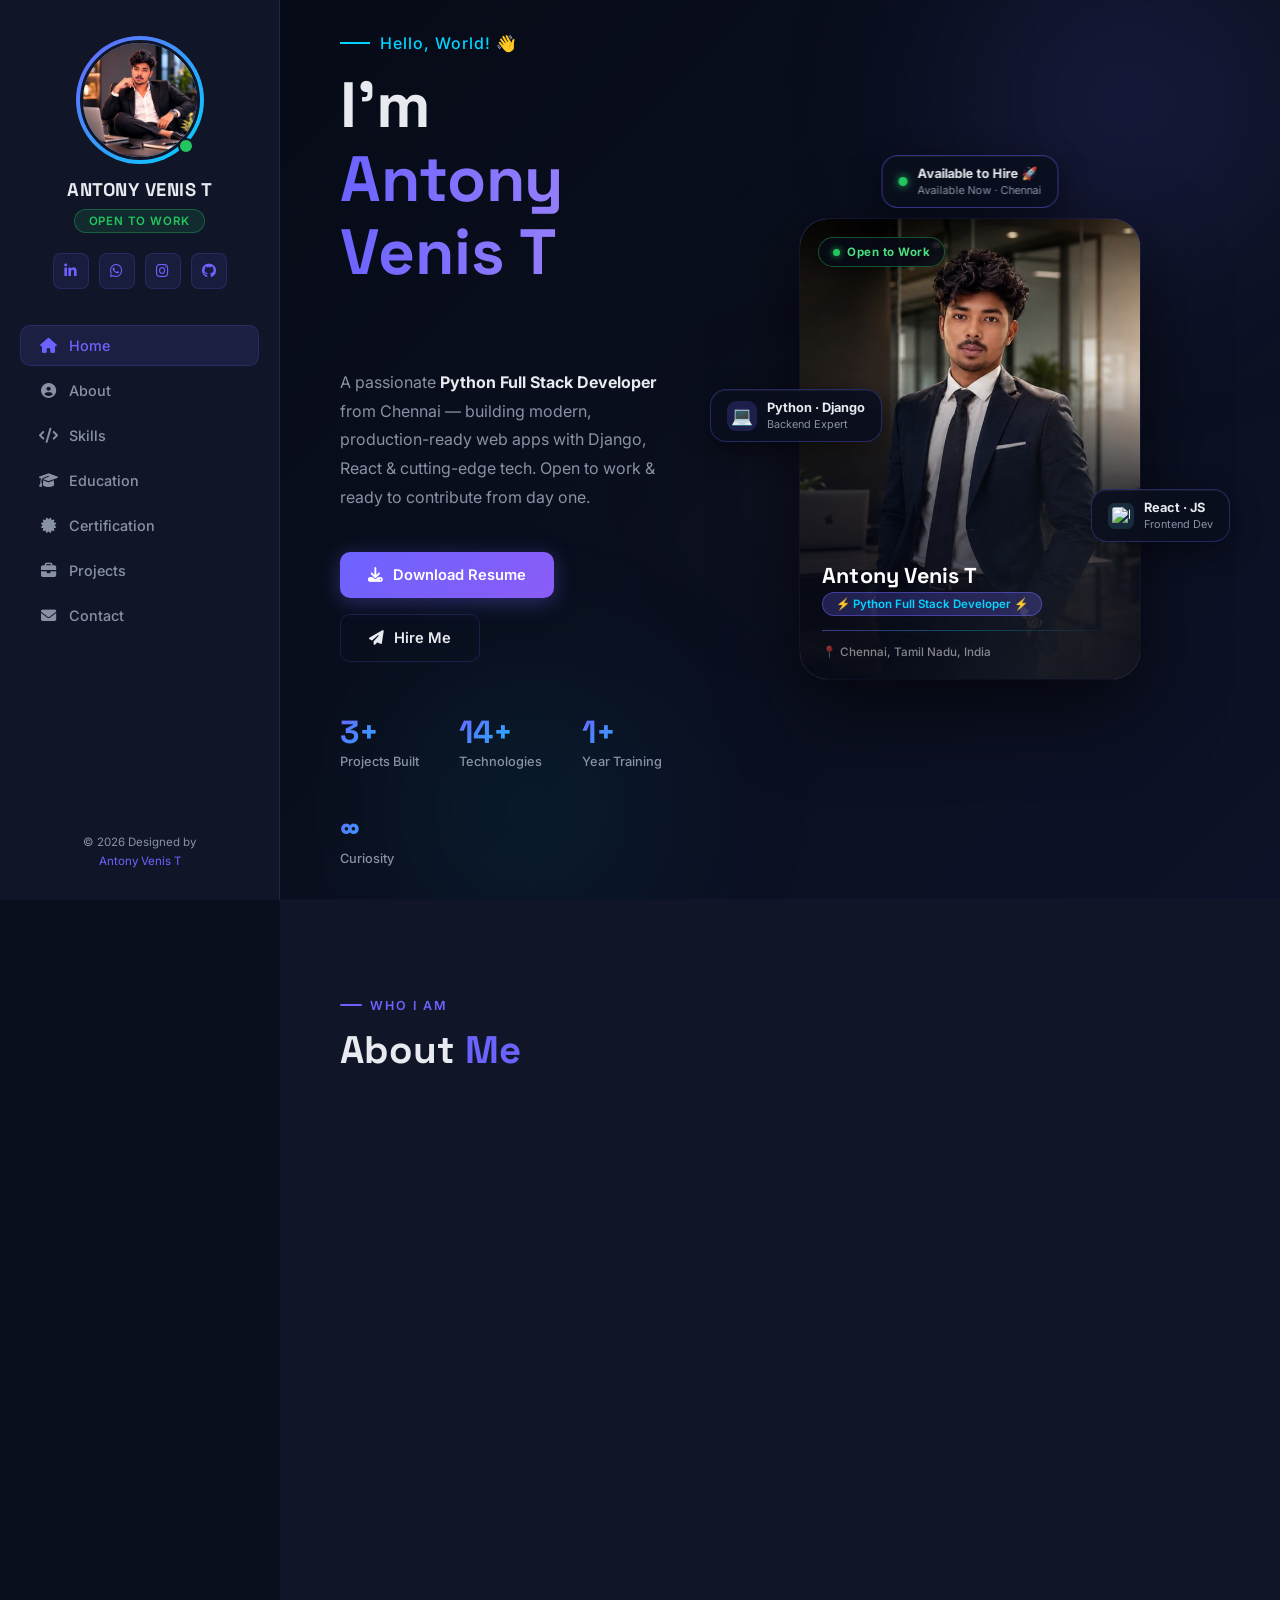
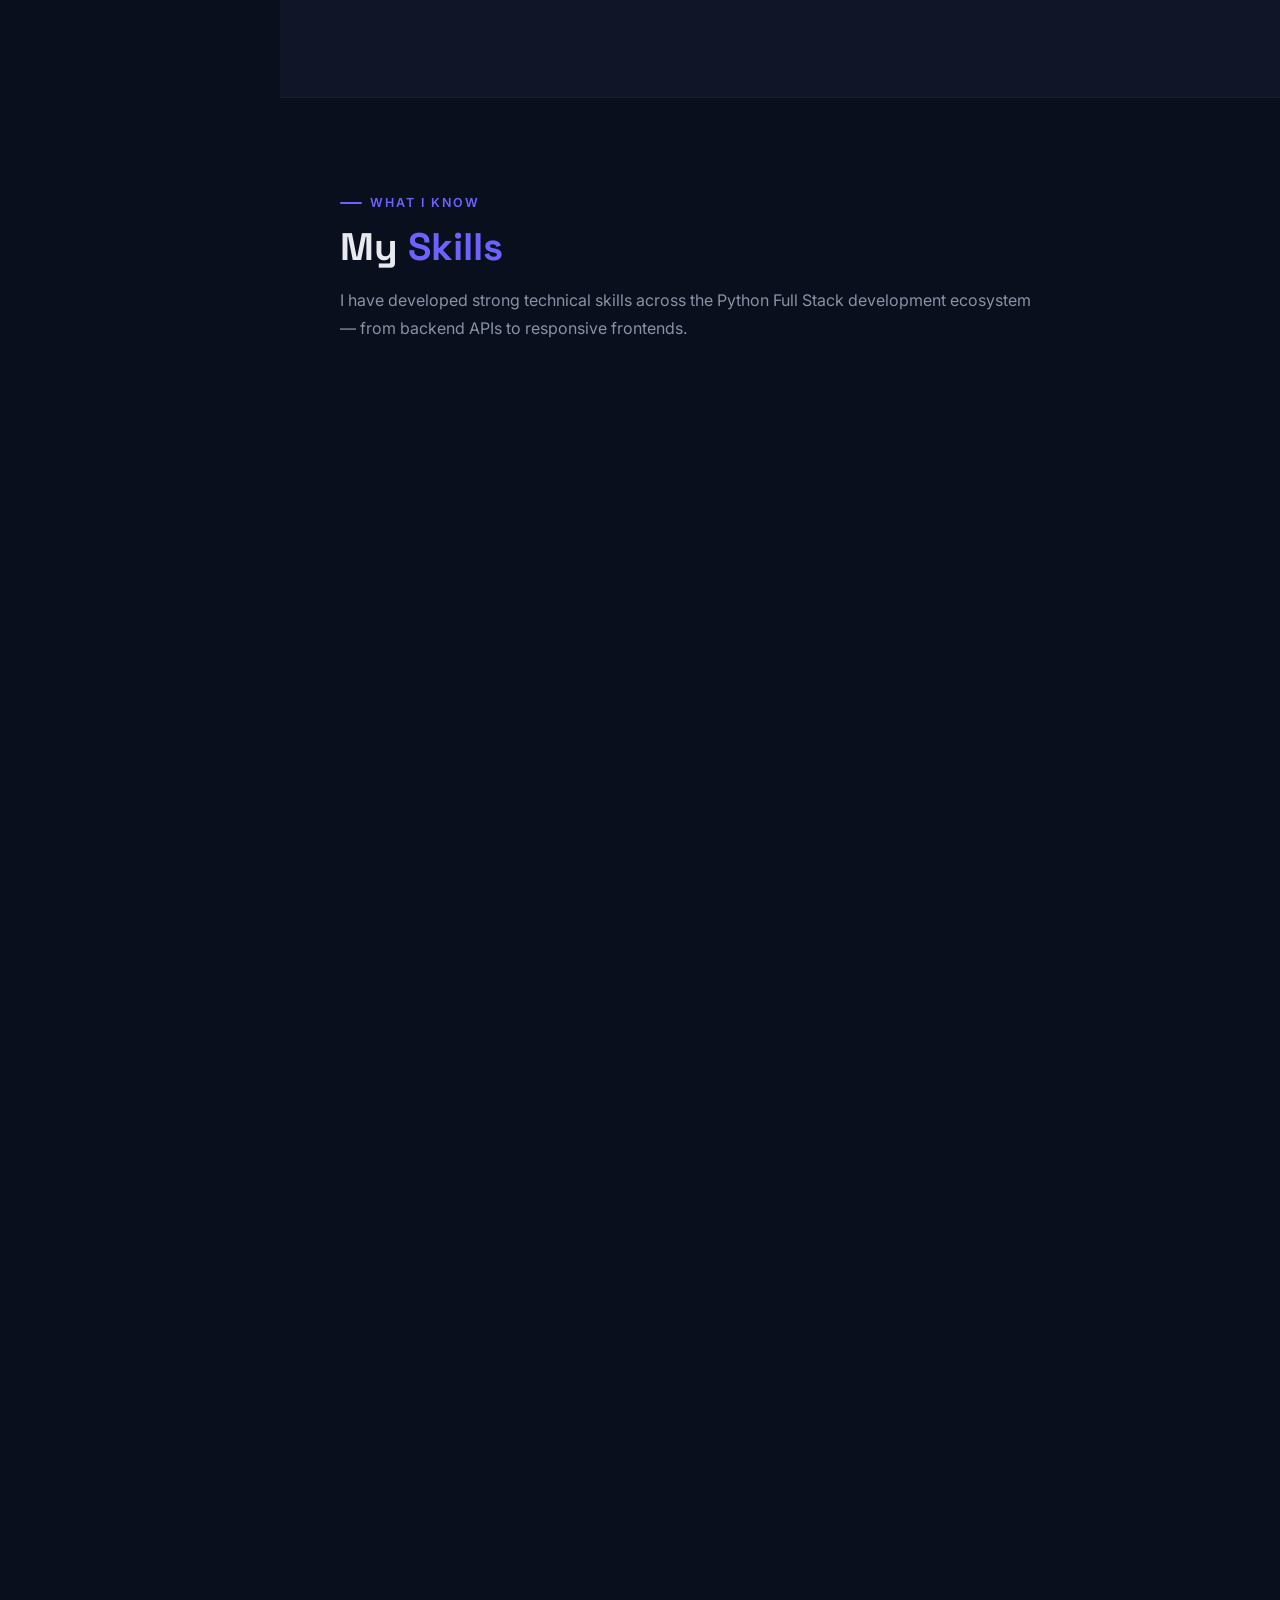
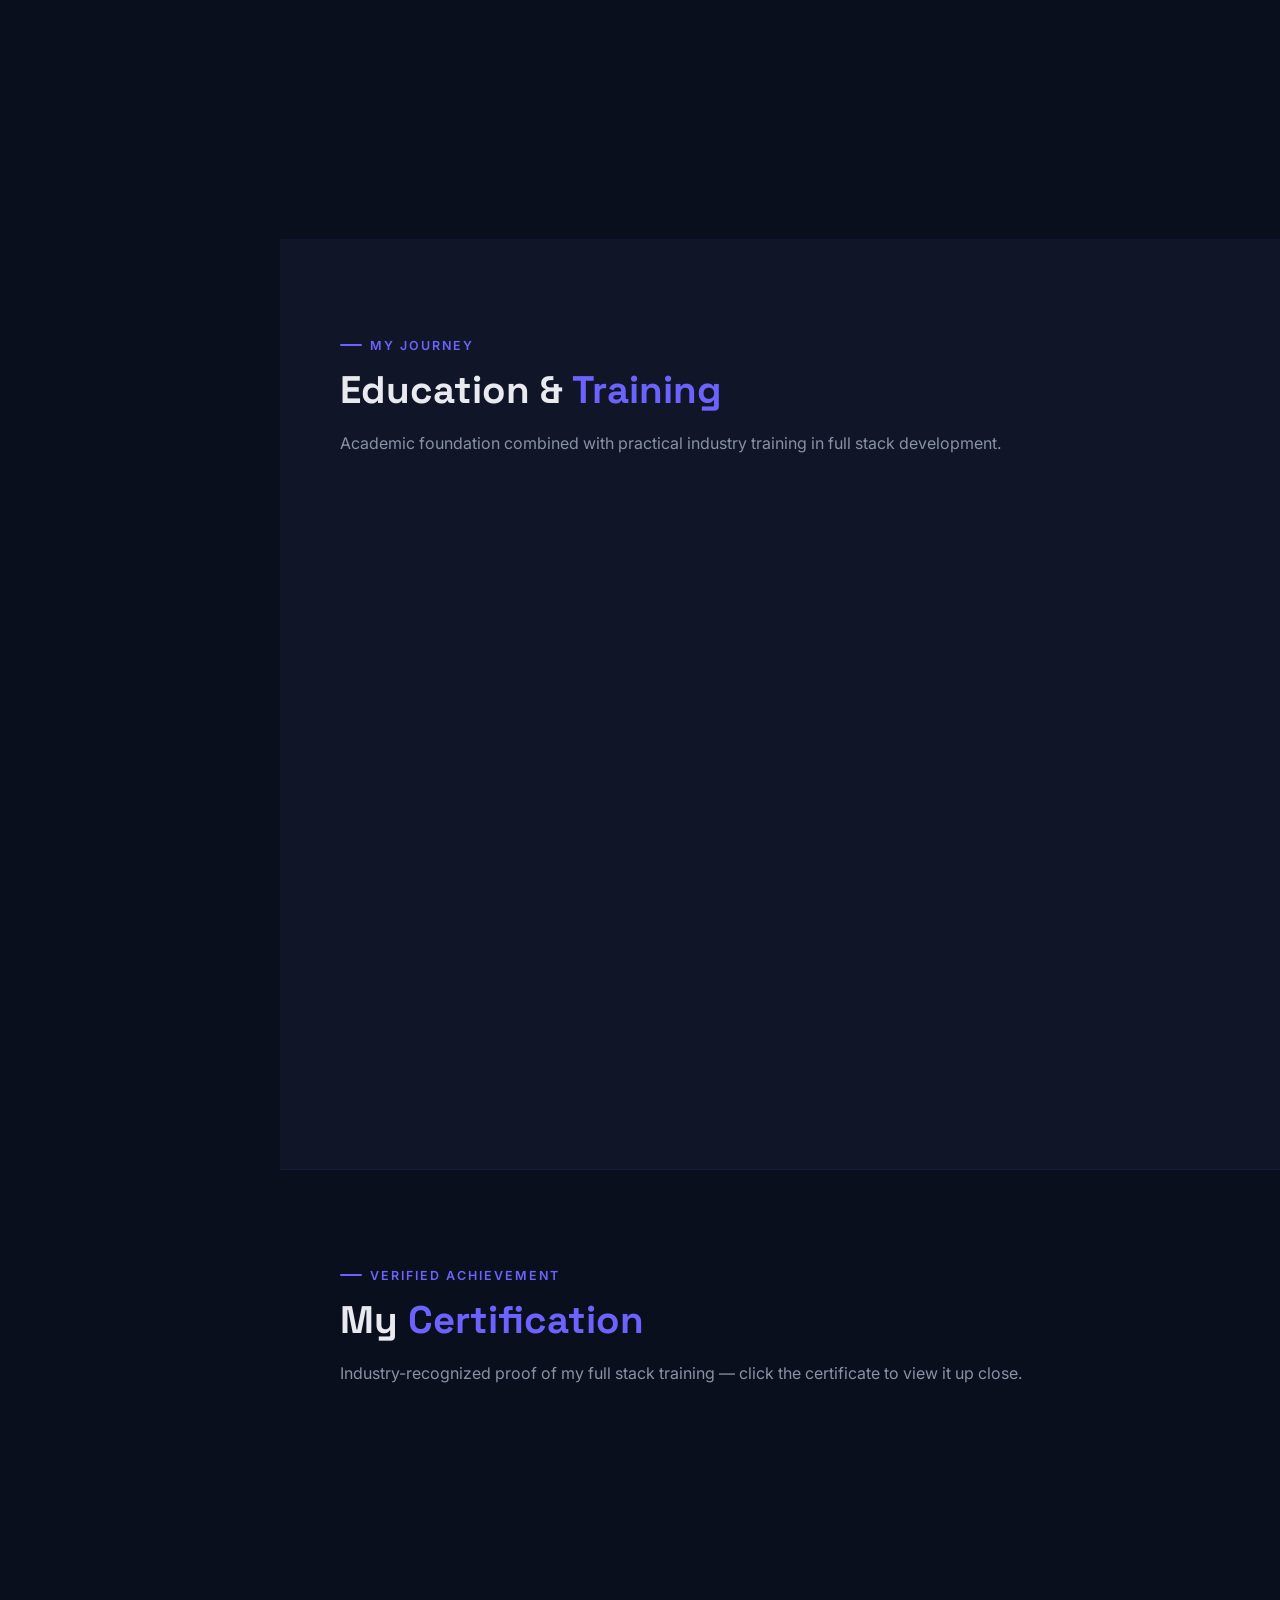
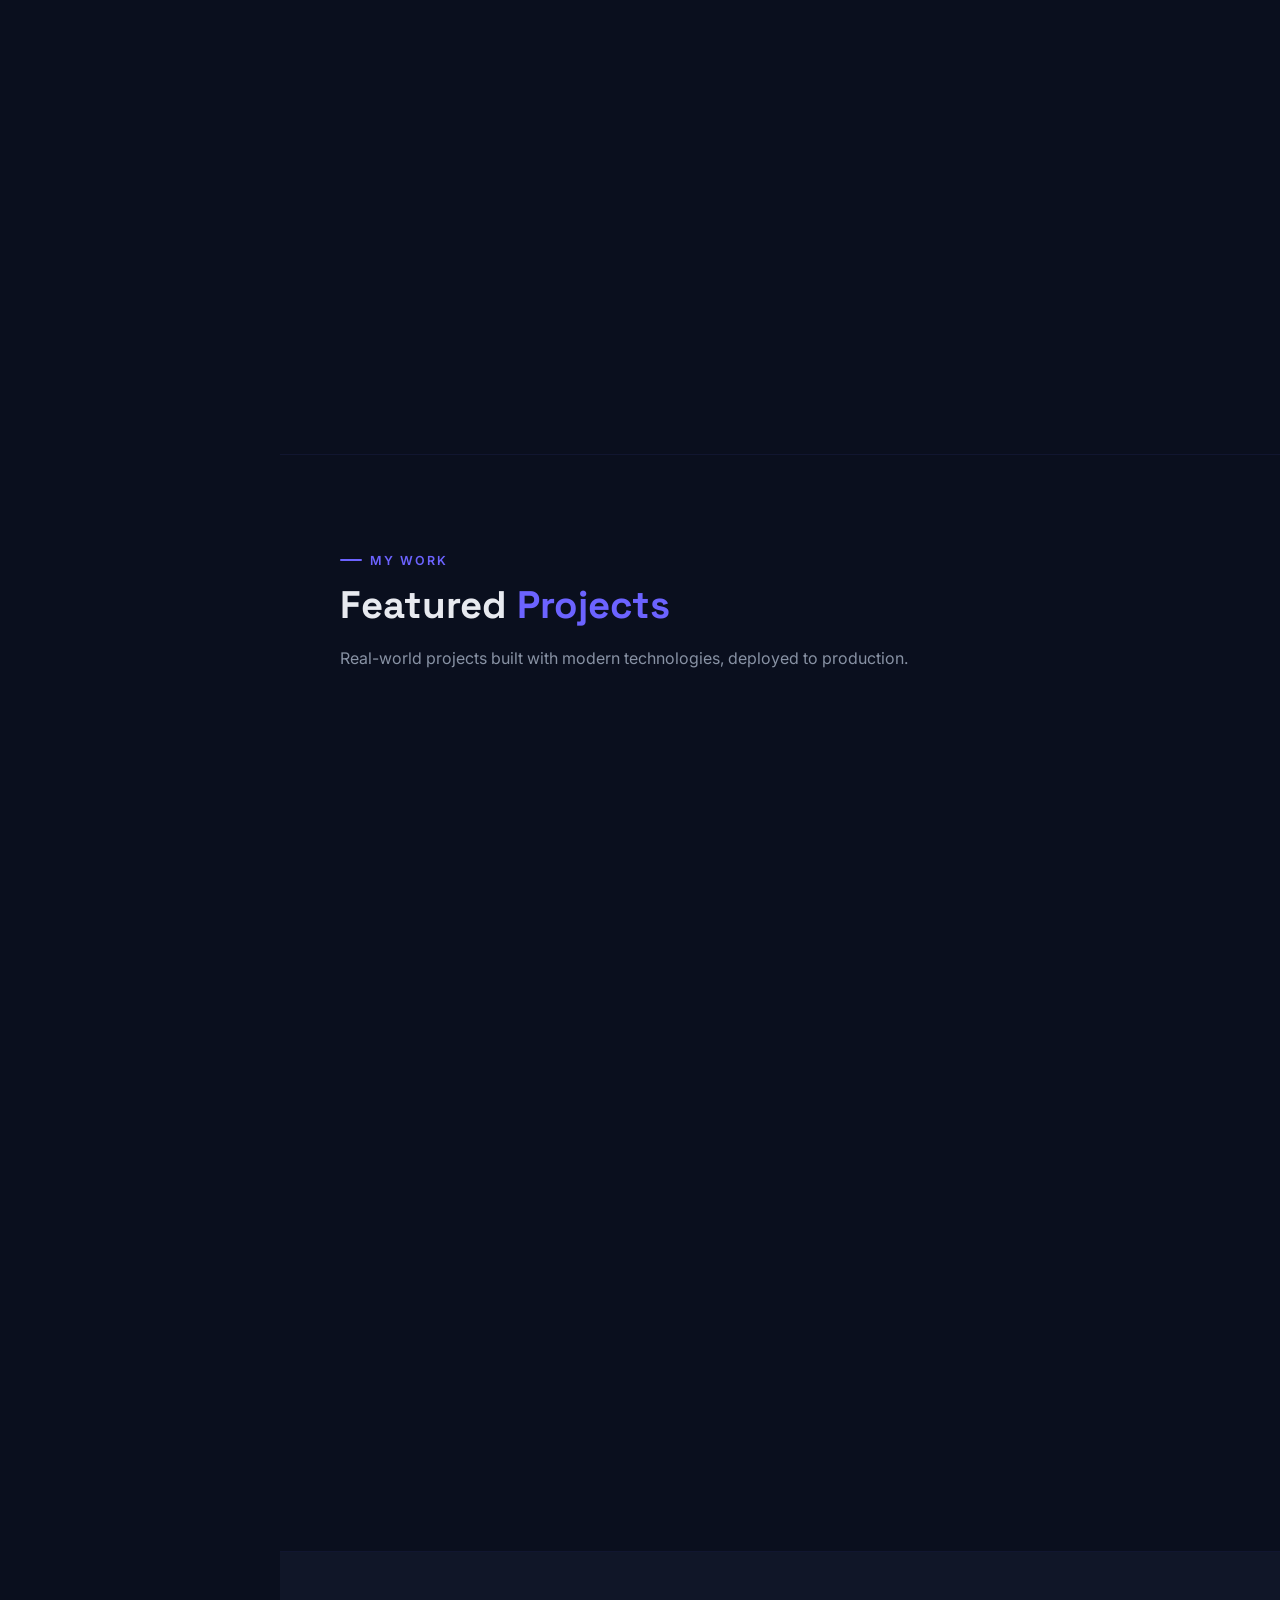
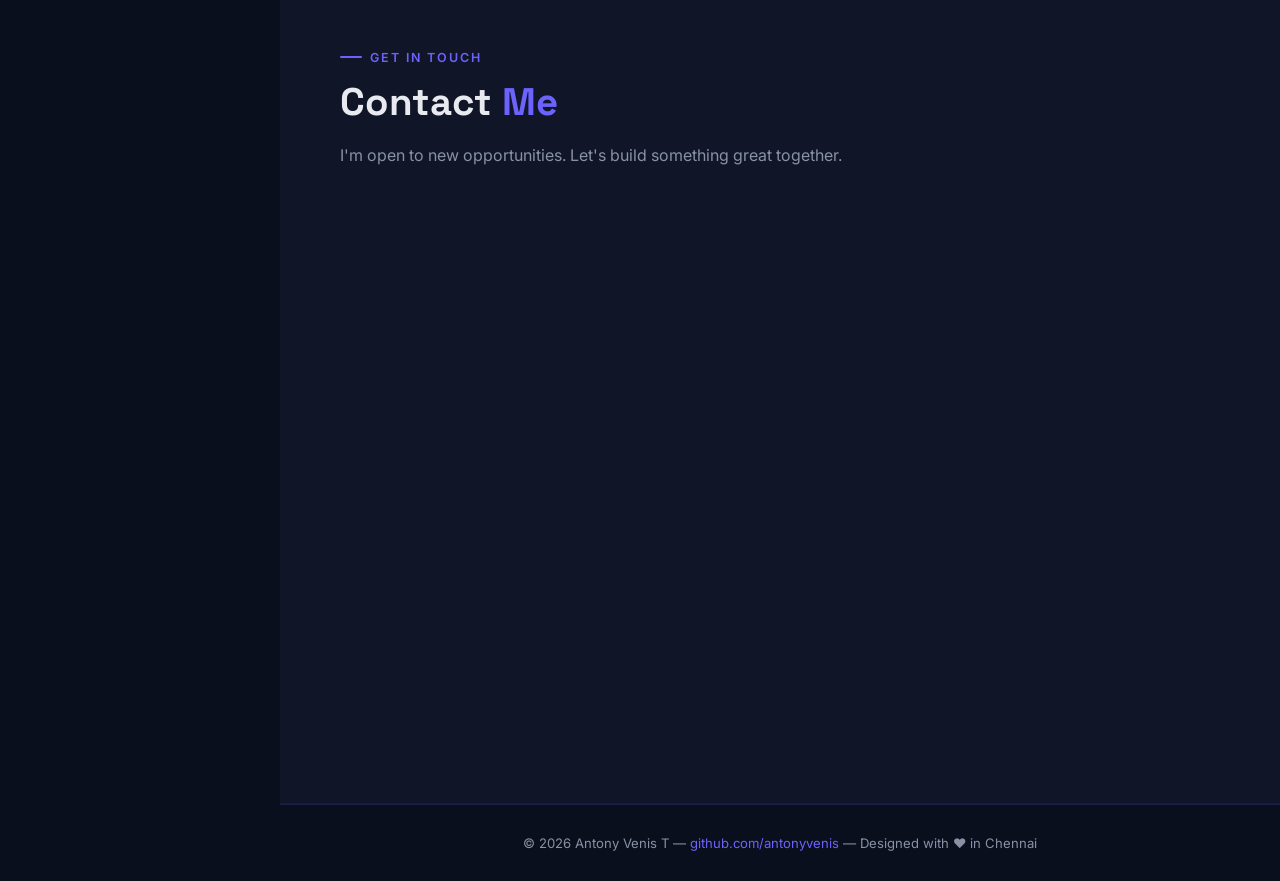
==== index.html @ 7fb0eb95 "New Update for Added Python Certificate Section" ====
<!DOCTYPE html>
<html lang="en">
<head>
    <meta charset="UTF-8">
    <meta name="viewport" content="width=device-width, initial-scale=1.0">
    <meta name="description" content="Antony Venis - Python Full Stack Developer Portfolio. Skilled in HTML, CSS, JS, React, Django, DRF, PostgreSQL.">
    <meta name="keywords" content="Antony Venis, Python Developer, Full Stack Developer, Chennai Developer, Software Developer, Django, React">
    <meta name="author" content="Antony Venis T">
    <title>Antony Venis T | Python Full Stack Developer</title>

    <link rel="stylesheet" href="https://cdnjs.cloudflare.com/ajax/libs/font-awesome/6.5.0/css/all.min.css">
    <link href="https://fonts.googleapis.com/css2?family=Inter:wght@300;400;500;600;700;800&family=Space+Grotesk:wght@400;500;600;700&display=swap" rel="stylesheet">

    <style>
        /* ===== RESET & BASE ===== */
        *, *::before, *::after { box-sizing: border-box; margin: 0; padding: 0; }

        :root {
            --primary: #0a0f1e;
            --secondary: #101628;
            --accent: #6c63ff;
            --accent2: #00d4ff;
            --accent3: #ff6b6b;
            --text: #e8eaf0;
            --text-muted: #8892a4;
            --card-bg: #141b2d;
            --card-border: rgba(108,99,255,0.18);
            --sidebar-w: 280px;
            --radius: 14px;
            --glow: 0 0 24px rgba(108,99,255,0.18);
        }

        html { scroll-behavior: smooth; font-size: 16px; }

        body {
            font-family: 'Inter', sans-serif;
            background: var(--primary);
            color: var(--text);
            display: flex;
            min-height: 100vh;
            overflow-x: hidden;
        }

        a { color: inherit; text-decoration: none; }
        ul { list-style: none; }
        img { max-width: 100%; display: block; }

        /* ===== SCROLLBAR ===== */
        ::-webkit-scrollbar { width: 6px; }
        ::-webkit-scrollbar-track { background: var(--primary); }
        ::-webkit-scrollbar-thumb { background: var(--accent); border-radius: 3px; }

        /* ===== SIDEBAR ===== */
        #sidebar {
            width: var(--sidebar-w);
            min-height: 100vh;
            background: var(--secondary);
            border-right: 1px solid var(--card-border);
            display: flex;
            flex-direction: column;
            align-items: center;
            padding: 40px 20px 30px;
            position: fixed;
            top: 0; left: 0;
            z-index: 100;
            transition: transform 0.3s ease;
        }

        .profile-img-wrap {
            position: relative;
            width: 120px; height: 120px;
            margin-bottom: 18px;
        }
        .profile-img-wrap::before {
            content: '';
            position: absolute;
            inset: -4px;
            border-radius: 50%;
            background: linear-gradient(135deg, var(--accent), var(--accent2));
            z-index: 0;
        }
        .profile-img-wrap img {
            width: 120px; height: 120px;
            border-radius: 50%;
            object-fit: cover;
            position: relative;
            z-index: 1;
            border: 3px solid var(--secondary);
        }
        .profile-img-wrap .status-dot {
            position: absolute;
            bottom: 6px; right: 6px;
            width: 16px; height: 16px;
            background: #22c55e;
            border-radius: 50%;
            border: 2px solid var(--secondary);
            z-index: 2;
        }

        #sidebar h2 {
            font-family: 'Space Grotesk', sans-serif;
            font-size: 1.15rem;
            font-weight: 700;
            color: var(--text);
            text-align: center;
            letter-spacing: 0.5px;
        }

        .badge-open {
            margin-top: 8px;
            padding: 4px 14px;
            background: rgba(34,197,94,0.12);
            border: 1px solid rgba(34,197,94,0.35);
            color: #22c55e;
            font-size: 0.72rem;
            font-weight: 600;
            border-radius: 999px;
            letter-spacing: 0.8px;
            text-transform: uppercase;
        }

        .social-row {
            display: flex;
            gap: 10px;
            margin-top: 20px;
        }
        .social-row a {
            width: 36px; height: 36px;
            background: rgba(108,99,255,0.1);
            border: 1px solid var(--card-border);
            border-radius: 8px;
            display: flex; align-items: center; justify-content: center;
            color: var(--accent);
            font-size: 0.9rem;
            transition: all 0.25s;
        }
        .social-row a:hover {
            background: var(--accent);
            color: #fff;
            transform: translateY(-2px);
        }

        nav { margin-top: 36px; width: 100%; }
        nav ul li { margin-bottom: 4px; }
        nav ul li a {
            display: flex;
            align-items: center;
            gap: 12px;
            padding: 11px 18px;
            border-radius: 10px;
            font-size: 0.9rem;
            font-weight: 500;
            color: var(--text-muted);
            transition: all 0.22s;
            border: 1px solid transparent;
        }
        nav ul li a i { width: 18px; text-align: center; font-size: 0.95rem; }
        nav ul li a:hover,
        nav ul li a.active {
            background: rgba(108,99,255,0.12);
            border-color: var(--card-border);
            color: var(--accent);
        }

        .sidebar-footer {
            margin-top: auto;
            font-size: 0.72rem;
            color: var(--text-muted);
            text-align: center;
            line-height: 1.6;
        }
        .sidebar-footer a { color: var(--accent); }

        /* ===== HAMBURGER ===== */
        #menuBtn {
            display: none;
            position: fixed;
            top: 18px; left: 18px;
            z-index: 200;
            width: 42px; height: 42px;
            background: var(--card-bg);
            border: 1px solid var(--card-border);
            border-radius: 10px;
            color: var(--text);
            font-size: 1.1rem;
            cursor: pointer;
            align-items: center;
            justify-content: center;
        }

        /* ===== MAIN CONTENT ===== */
        #main-content {
            margin-left: var(--sidebar-w);
            flex: 1;
            padding: 0;
        }

        /* ===== SECTION BASE ===== */
        section {
            padding: 90px 60px;
            border-bottom: 1px solid rgba(108,99,255,0.08);
        }

        .section-label {
            display: inline-flex;
            align-items: center;
            gap: 8px;
            font-size: 0.78rem;
            font-weight: 600;
            letter-spacing: 2px;
            text-transform: uppercase;
            color: var(--accent);
            margin-bottom: 14px;
        }
        .section-label::before {
            content: '';
            width: 22px; height: 2px;
            background: var(--accent);
            border-radius: 1px;
        }

        .section-title {
            font-family: 'Space Grotesk', sans-serif;
            font-size: 2.4rem;
            font-weight: 700;
            color: var(--text);
            line-height: 1.2;
            margin-bottom: 16px;
        }
        .section-title span { color: var(--accent); }

        .section-desc {
            color: var(--text-muted);
            font-size: 1rem;
            line-height: 1.75;
            max-width: 700px;
        }

        /* ===== HOME SECTION ===== */
        #home {
            min-height: 100vh;
            display: flex;
            align-items: center;
            padding: 0 60px;
            position: relative;
            overflow: hidden;
            background: linear-gradient(135deg, #070b18 0%, #0a0f1e 50%, #0d1228 100%);
        }

        /* Particle canvas fills home */
        #home-canvas {
            position: absolute;
            inset: 0;
            z-index: 0;
            pointer-events: none;
        }

        /* Large ambient blobs */
        .home-blob {
            position: absolute;
            border-radius: 50%;
            filter: blur(80px);
            pointer-events: none;
            z-index: 0;
        }
        .home-blob-1 {
            width: 500px; height: 500px;
            top: -150px; right: -100px;
            background: radial-gradient(circle, rgba(108,99,255,0.18) 0%, transparent 70%);
            animation: blobPulse 8s ease-in-out infinite;
        }
        .home-blob-2 {
            width: 380px; height: 380px;
            bottom: -100px; left: 60px;
            background: radial-gradient(circle, rgba(0,212,255,0.1) 0%, transparent 70%);
            animation: blobPulse 10s ease-in-out infinite reverse;
        }
        .home-blob-3 {
            width: 260px; height: 260px;
            top: 40%; left: 40%;
            background: radial-gradient(circle, rgba(255,107,107,0.06) 0%, transparent 70%);
            animation: blobPulse 12s ease-in-out infinite;
        }
        @keyframes blobPulse {
            0%,100% { transform: scale(1) translate(0,0); opacity: 0.8; }
            33% { transform: scale(1.08) translate(10px,-10px); opacity: 1; }
            66% { transform: scale(0.95) translate(-8px,8px); opacity: 0.7; }
        }

        .home-inner {
            display: grid;
            grid-template-columns: 1fr auto;
            align-items: center;
            gap: 50px;
            width: 100%;
            position: relative;
            z-index: 1;
        }

        .home-content { max-width: 580px; }

        /* ══════════════════════════════════════════
           HOME IMAGE — FULL CARD PHOTO v6
        ══════════════════════════════════════════ */
        .home-img-wrap {
            position: relative;
            width: 500px;
            height: 580px;
            flex-shrink: 0;
            display: flex;
            align-items: center;
            justify-content: center;
            perspective: 1200px;
        }

        /* 3D tilt card — photo fills this fully */
        .img-tilt-card {
            position: relative;
            width: 340px;
            height: 460px;
            border-radius: 28px;
            overflow: hidden;
            transform-style: preserve-3d;
            transition: transform 0.08s ease;
            z-index: 2;
            box-shadow:
                0 30px 80px rgba(0,0,0,0.6),
                0 0 0 1px rgba(108,99,255,0.12);
        }

        /* Rotating conic border */
        .img-tilt-card::before {
            content: '';
            position: absolute;
            inset: -2px;
            border-radius: 30px;
            background: conic-gradient(
                from var(--card-angle, 0deg),
                #6c63ff, #00d4ff, #ff6b6b, #a78bfa, #6c63ff
            );
            z-index: -1;
            animation: rotateBorder 5s linear infinite;
            opacity: 0.85;
        }
        @property --card-angle {
            syntax: '<angle>';
            initial-value: 0deg;
            inherits: false;
        }
        @keyframes rotateBorder { to { --card-angle: 360deg; } }

        /* Scanline shimmer sweep */
        .img-tilt-card::after {
            content: '';
            position: absolute;
            inset: 0;
            background: linear-gradient(
                115deg,
                transparent 30%,
                rgba(255,255,255,0.06) 50%,
                transparent 70%
            );
            background-size: 200% 100%;
            animation: scanline 5s ease-in-out infinite;
            pointer-events: none;
            z-index: 4;
            border-radius: 28px;
        }
        @keyframes scanline {
            0%,100% { background-position: -100% 0; }
            50%      { background-position: 200% 0; }
        }

        /* PHOTO — fills entire card */
        .card-photo-full {
            position: absolute;
            inset: 0;
            z-index: 1;
        }
        .card-photo-full img {
            width: 100%;
            height: 100%;
            object-fit: cover;
            object-position: top center;
            display: block;
            transition: transform 0.5s cubic-bezier(0.34,1.56,0.64,1);
        }
        .img-tilt-card:hover .card-photo-full img {
            transform: scale(1.06);
        }

        /* Dark gradient overlay — top light, bottom heavy for text */
        .card-overlay {
            position: absolute;
            inset: 0;
            z-index: 2;
            background: linear-gradient(
                180deg,
                rgba(0,0,0,0.08) 0%,
                rgba(0,0,0,0.0) 35%,
                rgba(7,11,24,0.55) 60%,
                rgba(7,11,24,0.92) 100%
            );
        }

        /* Top-left "OPEN TO WORK" pill */
        .card-top-badge {
            position: absolute;
            top: 18px; left: 18px;
            z-index: 3;
            display: flex;
            align-items: center;
            gap: 7px;
            padding: 7px 14px;
            background: rgba(7,11,24,0.75);
            backdrop-filter: blur(12px);
            border: 1px solid rgba(34,197,94,0.4);
            border-radius: 999px;
            font-size: 0.72rem;
            font-weight: 700;
            color: #4ade80;
            letter-spacing: 0.5px;
        }
        .card-top-badge .tdot {
            width: 7px; height: 7px;
            border-radius: 50%;
            background: #22c55e;
            box-shadow: 0 0 7px #22c55e;
            animation: statusBlink 2s ease-in-out infinite;
        }
        @keyframes statusBlink {
            0%,100% { opacity:1; box-shadow:0 0 8px #22c55e; }
            50%      { opacity:0.4; box-shadow:0 0 3px #22c55e; }
        }

        /* Bottom glass content panel */
        .card-bottom {
            position: absolute;
            bottom: 0; left: 0; right: 0;
            z-index: 3;
            padding: 22px 22px 20px;
        }

        /* Name */
        .card-bottom h3 {
            font-family: 'Space Grotesk', sans-serif;
            font-size: 1.35rem;
            font-weight: 800;
            color: #fff;
            margin-bottom: 4px;
            letter-spacing: 0.2px;
            line-height: 1.2;
        }

        /* Role pill */
        .card-role-pill {
            display: inline-flex;
            align-items: center;
            gap: 6px;
            padding: 4px 13px;
            background: rgba(108,99,255,0.25);
            border: 1px solid rgba(108,99,255,0.45);
            border-radius: 999px;
            font-size: 0.72rem;
            font-weight: 600;
            color: var(--accent2);
            margin-bottom: 14px;
        }

        /* Divider */
        .card-divider {
            height: 1px;
            background: linear-gradient(90deg, rgba(108,99,255,0.5), rgba(0,212,255,0.3), transparent);
            margin-bottom: 14px;
        }

        /* Tech chips row */
        .card-chips {
            display: flex;
            gap: 7px;
            flex-wrap: wrap;
            margin-bottom: 14px;
        }
        .card-chip {
            display: flex;
            align-items: center;
            gap: 5px;
            padding: 5px 11px;
            background: rgba(255,255,255,0.07);
            border: 1px solid rgba(255,255,255,0.12);
            border-radius: 8px;
            font-size: 0.7rem;
            font-weight: 600;
            color: #e8eaf0;
            backdrop-filter: blur(6px);
        }
        .card-chip img { width: 13px; height: 13px; }

        /* Location row */
        .card-location {
            display: flex;
            align-items: center;
            gap: 6px;
            font-size: 0.73rem;
            color: rgba(255,255,255,0.5);
            font-weight: 500;
        }

        /* No more .img-photo-circle, .img-card-info, .img-card-chips, .img-status-bar needed */
        .img-photo-circle, .img-card-info,
        .img-card-chips, .img-status-bar { display: none; }

        /* ── Floating badges — positioned within wrap boundary ── */
        .home-float-badge {
            position: absolute;
            background: rgba(10,15,30,0.92);
            backdrop-filter: blur(16px);
            border: 1px solid rgba(108,99,255,0.3);
            border-radius: 16px;
            padding: 10px 16px;
            display: flex;
            align-items: center;
            gap: 10px;
            font-size: 0.8rem;
            font-weight: 600;
            color: var(--text);
            z-index: 5;
            white-space: nowrap;
            box-shadow:
                0 8px 30px rgba(0,0,0,0.45),
                inset 0 1px 0 rgba(255,255,255,0.06);
        }
        /* badge-1: top — above card, centered */
        .home-float-badge.badge-1 {
            top: -4px;
            left: 50%;
            transform: translateX(-50%);
            animation: badgeFloatUp 4s ease-in-out infinite;
            border-color: rgba(108,99,255,0.45);
            background: rgba(10,15,30,0.95);
        }
        /* badge-2: left side, middle */
        .home-float-badge.badge-2 {
            top: 50%;
            left: -10px;
            transform: translateY(-60px);
            animation: badgeFloatLeft 4s ease-in-out infinite;
            animation-delay: 1.3s;
        }
        /* badge-3: right side, lower */
        .home-float-badge.badge-3 {
            top: 50%;
            right: -10px;
            transform: translateY(40px);
            animation: badgeFloatRight 4s ease-in-out infinite;
            animation-delay: 2.5s;
        }
        @keyframes badgeFloatUp {
            0%,100% { transform: translateX(-50%) translateY(0); }
            50%      { transform: translateX(-50%) translateY(-8px); }
        }
        @keyframes badgeFloatLeft {
            0%,100% { transform: translateY(-60px) translateX(0); }
            50%      { transform: translateY(-60px) translateX(-6px); }
        }
        @keyframes badgeFloatRight {
            0%,100% { transform: translateY(40px) translateX(0); }
            50%      { transform: translateY(40px) translateX(6px); }
        }
        .home-float-badge .dot {
            width: 9px; height: 9px;
            border-radius: 50%;
            background: #22c55e;
            box-shadow: 0 0 8px #22c55e;
            flex-shrink: 0;
            animation: statusBlink 2s ease-in-out infinite;
        }
        .home-float-badge .badge-icon {
            width: 30px; height: 30px;
            border-radius: 9px;
            display: flex; align-items: center; justify-content: center;
            font-size: 1.1rem;
            flex-shrink: 0;
        }
        .home-float-badge .badge-icon.purple { background: rgba(108,99,255,0.2); }
        .home-float-badge .badge-icon.cyan   { background: rgba(0,212,255,0.15); }
        .home-float-badge .badge-icon.green  { background: rgba(34,197,94,0.15); }
        .home-float-badge .badge-text { display: flex; flex-direction: column; gap: 2px; }
        .home-float-badge .badge-text .bt { font-size: 0.8rem; font-weight: 700; color: var(--text); }
        .home-float-badge .badge-text .bs { font-size: 0.68rem; color: var(--text-muted); font-weight: 400; }

        /* Responsive */
        @media (max-width: 1200px) { .home-inner { gap: 40px; } }

        @media (max-width: 1100px) {
            /* Stack layout */
            #home { padding: 80px 20px 50px; }
            .home-inner {
                grid-template-columns: 1fr;
                justify-items: center;
                gap: 40px;
            }
            .home-img-wrap { order: -1; }
            .home-content { max-width: 100%; text-align: center; }
            .home-greeting { justify-content: center; }
            .btn-group { justify-content: center; }
            .home-stats { justify-content: center; }
        }

        /* ── MOBILE: full-photo card layout ── */
        @media (max-width: 768px) {
            #home { padding: 70px 16px 40px; }

            .home-img-wrap {
                width: 100%;
                max-width: 320px;
                height: auto;
                padding-bottom: 0;
                flex-direction: column;
                gap: 14px;
            }

            /* Full-photo card — fixed height on mobile */
            .img-tilt-card {
                width: 100%;
                max-width: 300px;
                height: 400px;
                border-radius: 24px;
                transform: none !important;
                padding: 0;
            }

            /* Photo fills card on mobile too */
            .card-photo-full img {
                width: 100%;
                height: 100%;
                object-fit: cover;
                object-position: top center;
            }

            /* Bottom content tighter */
            .card-bottom {
                padding: 16px 18px 18px;
            }
            .card-bottom h3 { font-size: 1.15rem; }
            .card-chips { gap: 5px; }
            .card-chip { padding: 4px 9px; font-size: 0.66rem; }

            /* Hide absolute floating badges on mobile */
            .home-float-badge { display: none !important; }

            /* Mobile badge row — horizontal below card */
            .mobile-badge-row {
                display: flex !important;
                flex-direction: row !important;
                flex-wrap: wrap;
                justify-content: center;
                gap: 8px;
                width: 100%;
                max-width: 320px;
                margin-top: 0;
            }
            .mobile-badge-row .m-badge {
                display: flex;
                align-items: center;
                gap: 6px;
                padding: 8px 14px;
                background: rgba(10,15,30,0.88);
                backdrop-filter: blur(14px);
                border: 1px solid rgba(108,99,255,0.3);
                border-radius: 999px;
                font-size: 0.76rem;
                font-weight: 600;
                color: var(--text);
                white-space: nowrap;
                box-shadow: 0 4px 14px rgba(0,0,0,0.3);
            }
            .mobile-badge-row .m-dot {
                width: 7px; height: 7px;
                border-radius: 50%;
                background: #22c55e;
                box-shadow: 0 0 6px #22c55e;
                animation: statusBlink 2s ease-in-out infinite;
            }

            .home-name { font-size: 2.2rem; }
            .home-stats { gap: 20px; }
            .stat-num { font-size: 1.6rem; }
        }

        @media (max-width: 400px) {
            .img-tilt-card { max-width: 270px; height: 360px; }
            .card-bottom h3 { font-size: 1rem; }
        }

        /* Greeting line */
        .home-greeting {
            font-size: 1rem;
            color: var(--accent2);
            font-weight: 500;
            letter-spacing: 1px;
            margin-bottom: 16px;
            display: flex;
            align-items: center;
            gap: 10px;
        }
        .home-greeting::before {
            content: '';
            width: 30px; height: 2px;
            background: var(--accent2);
        }

        .home-name {
            font-family: 'Space Grotesk', sans-serif;
            font-size: clamp(2.5rem, 5vw, 4rem);
            font-weight: 800;
            color: var(--text);
            line-height: 1.15;
            margin-bottom: 14px;
        }
        .home-name .static { color: var(--text); }
        .home-name .animated-name {
            display: block;
            background: linear-gradient(270deg, #6c63ff, #00d4ff, #ff6b6b, #a78bfa, #6c63ff);
            background-size: 400% 400%;
            -webkit-background-clip: text;
            -webkit-text-fill-color: transparent;
            background-clip: text;
            animation: nameGradient 6s ease infinite;
        }
        @keyframes nameGradient {
            0%  { background-position: 0% 50%; }
            50% { background-position: 100% 50%; }
            100%{ background-position: 0% 50%; }
        }

        .home-typed-wrap {
            font-size: 1.25rem;
            color: var(--text-muted);
            margin-bottom: 28px;
            height: 36px;
        }
        .home-typed-wrap span { color: var(--accent2); font-weight: 600; }

        .home-desc {
            color: var(--text-muted);
            font-size: 1rem;
            line-height: 1.8;
            max-width: 560px;
            margin-bottom: 40px;
        }

        .btn-group { display: flex; gap: 16px; flex-wrap: wrap; }

        .btn-primary {
            display: inline-flex;
            align-items: center;
            gap: 10px;
            padding: 14px 28px;
            background: linear-gradient(135deg, var(--accent), #8b5cf6);
            color: #fff;
            border-radius: 10px;
            font-weight: 600;
            font-size: 0.92rem;
            transition: all 0.25s;
            box-shadow: 0 4px 20px rgba(108,99,255,0.35);
        }
        .btn-primary:hover {
            transform: translateY(-2px);
            box-shadow: 0 8px 30px rgba(108,99,255,0.45);
        }

        .btn-outline {
            display: inline-flex;
            align-items: center;
            gap: 10px;
            padding: 14px 28px;
            border: 1.5px solid var(--card-border);
            color: var(--text);
            border-radius: 10px;
            font-weight: 600;
            font-size: 0.92rem;
            transition: all 0.25s;
        }
        .btn-outline:hover {
            border-color: var(--accent);
            color: var(--accent);
            background: rgba(108,99,255,0.08);
        }

        .home-stats {
            display: flex;
            gap: 40px;
            margin-top: 50px;
            flex-wrap: wrap;
        }
        .stat-item { text-align: left; }
        .stat-num {
            font-family: 'Space Grotesk', sans-serif;
            font-size: 2rem;
            font-weight: 700;
            background: linear-gradient(135deg, var(--accent), var(--accent2));
            -webkit-background-clip: text;
            -webkit-text-fill-color: transparent;
            background-clip: text;
        }
        .stat-label {
            font-size: 0.8rem;
            color: var(--text-muted);
            margin-top: 2px;
            font-weight: 500;
        }

        /* ===== ABOUT SECTION ===== */
        #about { background: var(--secondary); }

        .about-grid {
            display: grid;
            grid-template-columns: 1fr 1.6fr;
            gap: 60px;
            align-items: center;
            margin-top: 50px;
        }

        .about-img-wrap {
            position: relative;
        }
        .about-img-wrap img {
            width: 100%;
            border-radius: var(--radius);
            border: 2px solid var(--card-border);
        }
        .about-img-wrap::before {
            content: '';
            position: absolute;
            inset: -8px;
            border: 2px dashed rgba(108,99,255,0.3);
            border-radius: calc(var(--radius) + 8px);
            pointer-events: none;
        }

        .about-exp-badge {
            position: absolute;
            bottom: -16px; right: -16px;
            background: var(--card-bg);
            border: 1px solid var(--card-border);
            border-radius: 12px;
            padding: 14px 20px;
            text-align: center;
        }
        .about-exp-badge .num {
            font-family: 'Space Grotesk', sans-serif;
            font-size: 1.8rem;
            font-weight: 700;
            color: var(--accent);
        }
        .about-exp-badge .lbl {
            font-size: 0.72rem;
            color: var(--text-muted);
            font-weight: 500;
        }

        .about-info-list {
            display: grid;
            grid-template-columns: 1fr 1fr;
            gap: 14px;
            margin: 28px 0;
        }
        .about-info-item {
            display: flex;
            flex-direction: column;
            gap: 3px;
        }
        .about-info-item .lbl {
            font-size: 0.75rem;
            color: var(--text-muted);
            font-weight: 500;
            letter-spacing: 0.5px;
            text-transform: uppercase;
        }
        .about-info-item .val {
            font-size: 0.92rem;
            color: var(--text);
            font-weight: 500;
        }
        .about-info-item .val a {
            color: var(--accent2);
        }
        .about-info-item .val a:hover { text-decoration: underline; }

        /* ===== SKILLS SECTION ===== */
        #skill { background: var(--primary); }

        .skills-tabs {
            display: flex;
            gap: 10px;
            margin-top: 40px;
            flex-wrap: wrap;
        }
        .skill-tab {
            padding: 8px 20px;
            border-radius: 999px;
            border: 1.5px solid var(--card-border);
            background: transparent;
            color: var(--text-muted);
            font-size: 0.82rem;
            font-weight: 600;
            cursor: pointer;
            font-family: 'Inter', sans-serif;
            transition: all 0.2s;
            letter-spacing: 0.4px;
        }
        .skill-tab.active,
        .skill-tab:hover {
            border-color: var(--accent);
            background: rgba(108,99,255,0.12);
            color: var(--accent);
        }

        .skills-grid {
            display: grid;
            grid-template-columns: repeat(auto-fill, minmax(240px, 1fr));
            gap: 18px;
            margin-top: 28px;
        }

        .skill-card {
            background: var(--card-bg);
            border: 1px solid var(--card-border);
            border-radius: 16px;
            padding: 22px 20px 20px;
            transition: all 0.3s cubic-bezier(0.4,0,0.2,1);
            position: relative;
            overflow: hidden;
            cursor: default;
        }

        /* Shimmer glow on top edge */
        .skill-card::before {
            content: '';
            position: absolute;
            top: 0; left: 0; right: 0;
            height: 2px;
            background: linear-gradient(90deg, transparent, var(--accent), var(--accent2), transparent);
            opacity: 0;
            transition: opacity 0.3s;
        }
        .skill-card:hover::before { opacity: 1; }

        /* Corner tag */
        .skill-card::after {
            content: attr(data-level);
            position: absolute;
            top: 14px; right: 14px;
            font-size: 0.68rem;
            font-weight: 700;
            letter-spacing: 0.8px;
            text-transform: uppercase;
            padding: 3px 9px;
            border-radius: 999px;
            background: rgba(108,99,255,0.12);
            color: var(--accent);
            border: 1px solid rgba(108,99,255,0.25);
        }

        .skill-card:hover {
            transform: translateY(-6px) scale(1.01);
            border-color: rgba(108,99,255,0.45);
            box-shadow: 0 12px 40px rgba(108,99,255,0.18), 0 2px 8px rgba(0,0,0,0.3);
        }

        /* SVG logo icon */
        .skill-logo {
            width: 52px; height: 52px;
            border-radius: 14px;
            display: flex; align-items: center; justify-content: center;
            margin-bottom: 14px;
            font-size: 1.9rem;
            line-height: 1;
            position: relative;
        }
        .skill-logo img {
            width: 32px; height: 32px;
            object-fit: contain;
        }

        /* Color variants for logo bg */
        .skill-logo.py   { background: rgba(55,118,171,0.15); }
        .skill-logo.dj   { background: rgba(9,150,78,0.15); }
        .skill-logo.react { background: rgba(97,218,251,0.12); }
        .skill-logo.js   { background: rgba(247,223,30,0.12); }
        .skill-logo.html { background: rgba(228,77,38,0.12); }
        .skill-logo.css  { background: rgba(38,77,228,0.12); }
        .skill-logo.pg   { background: rgba(51,103,145,0.15); }
        .skill-logo.git  { background: rgba(240,80,50,0.12); }
        .skill-logo.bs   { background: rgba(121,82,179,0.12); }
        .skill-logo.tw   { background: rgba(56,189,248,0.12); }
        .skill-logo.cel  { background: rgba(130,200,60,0.12); }
        .skill-logo.api  { background: rgba(108,99,255,0.12); }
        .skill-logo.cl   { background: rgba(236,110,60,0.12); }
        .skill-logo.vr   { background: rgba(255,255,255,0.06); }

        .skill-card-name {
            font-family: 'Space Grotesk', sans-serif;
            font-weight: 700;
            font-size: 0.98rem;
            color: var(--text);
            margin-bottom: 3px;
        }
        .skill-card-sub {
            font-size: 0.76rem;
            color: var(--text-muted);
            margin-bottom: 16px;
            font-weight: 400;
        }

        /* Circular progress ring */
        .skill-bottom {
            display: flex;
            align-items: center;
            gap: 14px;
        }
        .skill-ring-wrap {
            position: relative;
            width: 46px; height: 46px;
            flex-shrink: 0;
        }
        .skill-ring-wrap svg {
            transform: rotate(-90deg);
        }
        .ring-bg { fill: none; stroke: rgba(255,255,255,0.06); stroke-width: 4; }
        .ring-fill {
            fill: none;
            stroke-width: 4;
            stroke-linecap: round;
            stroke-dasharray: 113;
            stroke-dashoffset: 113;
            transition: stroke-dashoffset 1.4s cubic-bezier(0.4,0,0.2,1);
        }
        .ring-pct {
            position: absolute;
            inset: 0;
            display: flex; align-items: center; justify-content: center;
            font-family: 'Space Grotesk', sans-serif;
            font-size: 0.65rem;
            font-weight: 700;
            color: var(--text);
        }

        .skill-bar-wrap { flex: 1; }
        .skill-bar-label {
            display: flex;
            justify-content: space-between;
            align-items: center;
            margin-bottom: 6px;
        }
        .skill-bar-level {
            font-size: 0.72rem;
            color: var(--text-muted);
            font-weight: 500;
        }
        .skill-bar-pct {
            font-size: 0.72rem;
            color: var(--accent);
            font-weight: 700;
        }
        .skill-bar-outer {
            height: 5px;
            background: rgba(255,255,255,0.06);
            border-radius: 3px;
            overflow: hidden;
        }
        .skill-bar-inner {
            height: 100%;
            border-radius: 3px;
            background: linear-gradient(90deg, var(--accent), var(--accent2));
            width: 0;
            transition: width 1.4s cubic-bezier(0.4,0,0.2,1);
        }

        /* Extra skills tag cloud */
        .extra-skills-wrap {
            margin-top: 44px;
            background: var(--card-bg);
            border: 1px solid var(--card-border);
            border-radius: 16px;
            padding: 28px 32px;
        }
        .extra-skills-title {
            font-size: 0.78rem;
            font-weight: 600;
            letter-spacing: 1.5px;
            text-transform: uppercase;
            color: var(--text-muted);
            margin-bottom: 18px;
        }
        .tag-cloud {
            display: flex;
            flex-wrap: wrap;
            gap: 10px;
        }
        .skill-tag {
            padding: 6px 16px;
            border-radius: 999px;
            border: 1px solid;
            font-size: 0.8rem;
            font-weight: 500;
            transition: all 0.2s;
            cursor: default;
        }
        .skill-tag:hover { transform: translateY(-2px); }
        .skill-tag.purple { border-color: rgba(108,99,255,0.4); color: #a89cff; background: rgba(108,99,255,0.08); }
        .skill-tag.cyan   { border-color: rgba(0,212,255,0.35); color: #00d4ff; background: rgba(0,212,255,0.07); }
        .skill-tag.green  { border-color: rgba(34,197,94,0.35); color: #4ade80; background: rgba(34,197,94,0.07); }
        .skill-tag.orange { border-color: rgba(251,146,60,0.35); color: #fb923c; background: rgba(251,146,60,0.07); }
        .skill-tag.pink   { border-color: rgba(244,114,182,0.35); color: #f472b6; background: rgba(244,114,182,0.07); }
        .skill-tag.gray   { border-color: rgba(148,163,184,0.3); color: #94a3b8; background: rgba(148,163,184,0.06); }

        /* ===== EDUCATION SECTION ===== */
        #education { background: var(--secondary); }

        .edu-timeline {
            position: relative;
            margin-top: 55px;
            padding-left: 36px;
        }
        .edu-timeline::before {
            content: '';
            position: absolute;
            left: 10px; top: 0; bottom: 0;
            width: 2px;
            background: linear-gradient(180deg, var(--accent), var(--accent2), transparent);
        }

        .edu-item {
            position: relative;
            margin-bottom: 50px;
        }
        .edu-item:last-child { margin-bottom: 0; }

        .edu-dot {
            position: absolute;
            left: -30px;
            top: 4px;
            width: 18px; height: 18px;
            border-radius: 50%;
            background: var(--accent);
            border: 3px solid var(--secondary);
            box-shadow: 0 0 0 3px rgba(108,99,255,0.3);
        }

        .edu-card {
            background: var(--card-bg);
            border: 1px solid var(--card-border);
            border-radius: var(--radius);
            padding: 28px 32px;
            transition: all 0.25s;
        }
        .edu-card:hover {
            border-color: rgba(108,99,255,0.4);
            box-shadow: var(--glow);
        }

        .edu-card-top {
            display: flex;
            align-items: flex-start;
            justify-content: space-between;
            gap: 20px;
            flex-wrap: wrap;
            margin-bottom: 12px;
        }

        .edu-title {
            font-family: 'Space Grotesk', sans-serif;
            font-size: 1.1rem;
            font-weight: 700;
            color: var(--text);
            margin-bottom: 4px;
        }
        .edu-institution {
            font-size: 0.88rem;
            color: var(--accent2);
            font-weight: 500;
        }

        .edu-year-badge {
            padding: 6px 16px;
            background: rgba(108,99,255,0.12);
            border: 1px solid rgba(108,99,255,0.25);
            border-radius: 999px;
            font-size: 0.78rem;
            font-weight: 600;
            color: var(--accent);
            white-space: nowrap;
        }

        .edu-desc {
            font-size: 0.9rem;
            color: var(--text-muted);
            line-height: 1.75;
            margin-top: 10px;
        }

        .edu-tags {
            display: flex;
            flex-wrap: wrap;
            gap: 8px;
            margin-top: 16px;
        }
        .edu-tag {
            padding: 4px 12px;
            background: rgba(0,212,255,0.08);
            border: 1px solid rgba(0,212,255,0.2);
            border-radius: 6px;
            font-size: 0.75rem;
            color: var(--accent2);
            font-weight: 500;
        }

        /* ===== CERTIFICATION SECTION ===== */
        #certification { background: var(--primary); }

        .cert-showcase { margin-top: 50px; }

        .cert-card {
            position: relative;
            border-radius: 22px;
            transition: transform 0.35s cubic-bezier(0.4,0,0.2,1), box-shadow 0.35s;
        }
        .cert-card::before {
            content: '';
            position: absolute;
            inset: -2px;
            border-radius: 24px;
            background: conic-gradient(from 0deg, #fbbf24, #6c63ff, #00d4ff, #fbbf24);
            z-index: 0;
            opacity: 0.35;
            animation: certBorderSpin 7s linear infinite;
        }
        @keyframes certBorderSpin { to { filter: hue-rotate(360deg); } }
        .cert-card:hover {
            transform: translateY(-6px);
            box-shadow: 0 24px 60px rgba(251,191,36,0.14), var(--glow);
        }
        .cert-card:hover::before { opacity: 0.65; }

        .cert-card-inner {
            position: relative;
            z-index: 1;
            margin: 2px;
            background: var(--card-bg);
            border-radius: 20px;
            display: grid;
            grid-template-columns: 380px 1fr;
            overflow: hidden;
        }

        .cert-ribbon {
            position: absolute;
            top: 18px; right: 18px;
            width: 46px; height: 46px;
            border-radius: 50%;
            background: linear-gradient(135deg, #fbbf24, #f59e0b);
            display: flex; align-items: center; justify-content: center;
            color: #1a1200;
            font-size: 1.15rem;
            z-index: 3;
            box-shadow: 0 4px 18px rgba(251,191,36,0.4);
        }

        .cert-image-wrap {
            position: relative;
            cursor: zoom-in;
            overflow: hidden;
            border-right: 1px solid var(--card-border);
            min-height: 280px;
            background: #0d1228;
        }
        .cert-image-wrap img {
            width: 100%; height: 100%;
            object-fit: cover;
            display: block;
            transition: transform 0.5s ease;
        }
        .cert-image-wrap:hover img { transform: scale(1.06); }
        .cert-image-overlay {
            position: absolute; inset: 0;
            background: rgba(10,15,30,0.72);
            display: flex; flex-direction: column; align-items: center; justify-content: center; gap: 10px;
            opacity: 0; transition: opacity 0.3s;
            color: #fff; font-weight: 600; font-size: 0.85rem; text-align: center;
        }
        .cert-image-overlay i { font-size: 1.6rem; color: var(--accent2); }
        .cert-image-wrap:hover .cert-image-overlay { opacity: 1; }

        .cert-details {
            padding: 34px 36px;
            display: flex;
            flex-direction: column;
            gap: 12px;
        }
        .cert-verified-badge {
            display: inline-flex;
            align-items: center;
            gap: 6px;
            width: fit-content;
            padding: 5px 14px;
            background: rgba(34,197,94,0.12);
            border: 1px solid rgba(34,197,94,0.35);
            color: #4ade80;
            font-size: 0.72rem;
            font-weight: 700;
            border-radius: 999px;
            letter-spacing: 0.6px;
            text-transform: uppercase;
        }
        .cert-title {
            font-family: 'Space Grotesk', sans-serif;
            font-size: 1.4rem;
            font-weight: 700;
            color: var(--text);
        }
        .cert-issuer {
            font-size: 0.9rem;
            color: var(--text-muted);
            display: flex;
            align-items: center;
            gap: 8px;
        }
        .cert-issuer strong { color: var(--accent2); }

        .cert-meta-grid {
            display: grid;
            grid-template-columns: 1fr 1fr;
            gap: 14px;
            margin: 6px 0 4px;
            padding: 16px 18px;
            background: rgba(255,255,255,0.03);
            border: 1px solid var(--card-border);
            border-radius: 12px;
        }
        .cert-meta-item { display: flex; flex-direction: column; gap: 2px; }
        .cert-meta-item .lbl {
            font-size: 0.68rem;
            color: var(--text-muted);
            text-transform: uppercase;
            letter-spacing: 0.5px;
            font-weight: 600;
        }
        .cert-meta-item .val {
            font-size: 0.86rem;
            color: var(--text);
            font-weight: 600;
        }

        .cert-desc {
            font-size: 0.88rem;
            color: var(--text-muted);
            line-height: 1.75;
        }

        .cert-actions {
            display: flex;
            gap: 14px;
            margin-top: 8px;
            flex-wrap: wrap;
        }

        /* Lightbox */
        .cert-lightbox {
            display: none;
            position: fixed;
            inset: 0;
            background: rgba(5,8,16,0.94);
            backdrop-filter: blur(8px);
            z-index: 999;
            align-items: center;
            justify-content: center;
            padding: 40px;
            cursor: zoom-out;
        }
        .cert-lightbox.open { display: flex; }
        .cert-lightbox img {
            max-width: 90%;
            max-height: 90%;
            border-radius: 12px;
            box-shadow: 0 20px 60px rgba(0,0,0,0.6);
            border: 2px solid rgba(251,191,36,0.4);
        }
        .cert-lightbox-close {
            position: absolute;
            top: 24px; right: 34px;
            font-size: 2.4rem;
            color: #fff;
            cursor: pointer;
            font-weight: 300;
            line-height: 1;
        }

        @media (max-width: 900px) {
            .cert-card-inner { grid-template-columns: 1fr; }
            .cert-image-wrap { min-height: 220px; border-right: none; border-bottom: 1px solid var(--card-border); }
            .cert-details { padding: 26px 22px; }
        }
        @media (max-width: 480px) {
            .cert-meta-grid { grid-template-columns: 1fr; }
            .cert-title { font-size: 1.2rem; }
        }

        /* ===== PROJECTS SECTION ===== */
        #projects { background: var(--primary); }

        .projects-grid {
            display: grid;
            grid-template-columns: repeat(auto-fill, minmax(300px, 1fr));
            gap: 24px;
            margin-top: 50px;
        }

        .project-card {
            background: var(--card-bg);
            border: 1px solid var(--card-border);
            border-radius: var(--radius);
            padding: 30px;
            display: flex;
            flex-direction: column;
            gap: 16px;
            transition: all 0.3s;
            position: relative;
            overflow: hidden;
        }
        .project-card::after {
            content: '';
            position: absolute;
            top: 0; left: 0; right: 0;
            height: 3px;
            background: linear-gradient(90deg, var(--accent), var(--accent2));
            transform: scaleX(0);
            transform-origin: left;
            transition: transform 0.3s;
        }
        .project-card:hover { transform: translateY(-6px); box-shadow: var(--glow); border-color: rgba(108,99,255,0.4); }
        .project-card:hover::after { transform: scaleX(1); }

        .project-icon {
            width: 50px; height: 50px;
            background: rgba(108,99,255,0.12);
            border-radius: 12px;
            display: flex; align-items: center; justify-content: center;
            font-size: 1.5rem;
        }

        .project-card h3 {
            font-family: 'Space Grotesk', sans-serif;
            font-size: 1.05rem;
            font-weight: 700;
            color: var(--text);
        }
        .project-card p {
            font-size: 0.88rem;
            color: var(--text-muted);
            line-height: 1.7;
            flex: 1;
        }

        .project-tech-tags {
            display: flex;
            flex-wrap: wrap;
            gap: 6px;
        }
        .tech-tag {
            padding: 3px 10px;
            background: rgba(108,99,255,0.1);
            border: 1px solid rgba(108,99,255,0.2);
            border-radius: 5px;
            font-size: 0.72rem;
            color: var(--accent);
            font-weight: 500;
        }

        .project-links { display: flex; gap: 12px; }
        .project-link {
            display: inline-flex;
            align-items: center;
            gap: 7px;
            font-size: 0.82rem;
            font-weight: 600;
            color: var(--accent2);
            transition: all 0.2s;
        }
        .project-link:hover { color: var(--text); gap: 10px; }

        /* ===== CONTACT SECTION ===== */
        #contact { background: var(--secondary); }

        .contact-grid {
            display: grid;
            grid-template-columns: 1fr 1.4fr;
            gap: 50px;
            margin-top: 50px;
        }

        .contact-info-list { display: flex; flex-direction: column; gap: 20px; }

        .contact-info-item {
            display: flex;
            align-items: flex-start;
            gap: 16px;
        }
        .contact-icon {
            width: 46px; height: 46px;
            background: rgba(108,99,255,0.12);
            border: 1px solid var(--card-border);
            border-radius: 10px;
            display: flex; align-items: center; justify-content: center;
            font-size: 1.1rem;
            color: var(--accent);
            flex-shrink: 0;
        }
        .contact-info-item .lbl { font-size: 0.75rem; color: var(--text-muted); font-weight: 500; text-transform: uppercase; letter-spacing: 0.5px; }
        .contact-info-item .val { font-size: 0.92rem; color: var(--text); font-weight: 500; margin-top: 2px; }
        .contact-info-item .val a { color: var(--accent2); }
        .contact-info-item .val a:hover { text-decoration: underline; }

        .contact-map {
            margin-top: 28px;
            border-radius: var(--radius);
            overflow: hidden;
            border: 1px solid var(--card-border);
        }
        .contact-map iframe { display: block; }

        /* FORM */
        .contact-form { display: flex; flex-direction: column; gap: 16px; }

        .form-row { display: grid; grid-template-columns: 1fr 1fr; gap: 16px; }

        .form-group { display: flex; flex-direction: column; gap: 7px; }
        .form-group label { font-size: 0.8rem; color: var(--text-muted); font-weight: 500; letter-spacing: 0.5px; }

        .form-group input,
        .form-group textarea {
            background: var(--card-bg);
            border: 1px solid var(--card-border);
            border-radius: 10px;
            color: var(--text);
            font-size: 0.9rem;
            font-family: inherit;
            padding: 12px 16px;
            transition: all 0.2s;
            outline: none;
            resize: none;
        }
        .form-group input:focus,
        .form-group textarea:focus {
            border-color: var(--accent);
            box-shadow: 0 0 0 3px rgba(108,99,255,0.12);
        }
        .form-group input::placeholder,
        .form-group textarea::placeholder { color: var(--text-muted); }

        .form-submit {
            display: inline-flex;
            align-items: center;
            justify-content: center;
            gap: 10px;
            padding: 14px 32px;
            background: linear-gradient(135deg, var(--accent), #8b5cf6);
            color: #fff;
            border: none;
            border-radius: 10px;
            font-weight: 700;
            font-size: 0.95rem;
            font-family: inherit;
            cursor: pointer;
            transition: all 0.25s;
            box-shadow: 0 4px 20px rgba(108,99,255,0.35);
            width: 100%;
        }
        .form-submit:hover {
            transform: translateY(-2px);
            box-shadow: 0 8px 30px rgba(108,99,255,0.45);
        }

        /* ===== FOOTER ===== */
        #footer {
            text-align: center;
            padding: 30px;
            background: var(--primary);
            border-top: 1px solid var(--card-border);
            font-size: 0.82rem;
            color: var(--text-muted);
        }
        #footer a { color: var(--accent); }

        /* Mobile badge row — hidden on desktop */
        .mobile-badge-row { display: none; }
        .reveal {
            opacity: 0;
            transform: translateY(30px);
            transition: opacity 0.6s ease, transform 0.6s ease;
        }
        .reveal.visible { opacity: 1; transform: translateY(0); }

        /* ===== RESPONSIVE ===== */
        @media (max-width: 1024px) {
            section { padding: 70px 40px; }
            #home { padding: 0 40px; }
            .about-grid { grid-template-columns: 1fr; gap: 40px; }
            .about-img-wrap { max-width: 320px; margin: 0 auto; }
            .contact-grid { grid-template-columns: 1fr; }
        }

        @media (max-width: 768px) {
            #sidebar {
                transform: translateX(-100%);
                box-shadow: 4px 0 30px rgba(0,0,0,0.5);
            }
            #sidebar.open { transform: translateX(0); }
            #main-content { margin-left: 0; }
            #menuBtn { display: flex; }
            section { padding: 70px 24px; }
            #home { padding: 80px 24px 40px; }
            .section-title { font-size: 1.8rem; }
            .form-row { grid-template-columns: 1fr; }
            .home-stats { gap: 24px; }
            .about-info-list { grid-template-columns: 1fr; }
        }

        @media (max-width: 480px) {
            section { padding: 60px 16px; }
            .section-title { font-size: 1.6rem; }
            .skills-grid { grid-template-columns: 1fr; }
            .projects-grid { grid-template-columns: 1fr; }
            .home-stats { gap: 16px; }
            .stat-num { font-size: 1.5rem; }
            .btn-primary, .btn-outline { padding: 12px 20px; font-size: 0.85rem; }
            .edu-card { padding: 20px 18px; }
            .edu-card-top { flex-direction: column; gap: 8px; }
            .contact-icon { width: 38px; height: 38px; }
        }
    </style>
</head>
<body>

<!-- ===== HAMBURGER ===== -->
<button id="menuBtn" aria-label="Toggle menu">
    <i class="fa-solid fa-bars" id="menuIcon"></i>
</button>

<!-- ===== SIDEBAR ===== -->
<aside id="sidebar">
    <div class="profile-img-wrap">
        <img src="./images/antonyprofile2.png" loading="lazy" alt="Antony Venis T">
        <span class="status-dot" title="Open to Work"></span>
    </div>

    <h2>ANTONY VENIS T</h2>
    <span class="badge-open">Open to Work</span>

    <div class="social-row">
        <a href="https://www.linkedin.com/in/antony-venis-t-30353529a" target="_blank" aria-label="LinkedIn"><i class="fa-brands fa-linkedin-in"></i></a>
        <a href="https://wa.me/9751729345" target="_blank" aria-label="WhatsApp"><i class="fa-brands fa-whatsapp"></i></a>
        <a href="https://www.instagram.com/venis_king_143?igsh=MTdhdmR1dm52Y2p3bg==" target="_blank" aria-label="Instagram"><i class="fa-brands fa-instagram"></i></a>
        <a href="https://github.com/antonyvenis" target="_blank" aria-label="GitHub"><i class="fa-brands fa-github"></i></a>
    </div>

    <nav>
        <ul>
            <li><a href="#home" class="active"><i class="fa-solid fa-house"></i> Home</a></li>
            <li><a href="#about"><i class="fa-solid fa-circle-user"></i> About</a></li>
            <li><a href="#skill"><i class="fa-solid fa-code"></i> Skills</a></li>
            <li><a href="#education"><i class="fa-solid fa-graduation-cap"></i> Education</a></li>
            <li><a href="#certification"><i class="fa-solid fa-certificate"></i> Certification</a></li>
            <li><a href="#projects"><i class="fa-solid fa-briefcase"></i> Projects</a></li>
            <li><a href="#contact"><i class="fa-solid fa-envelope"></i> Contact</a></li>
        </ul>
    </nav>

    <div class="sidebar-footer">
        <p>&copy; 2026 Designed by<br><a href="tel:9751729345">Antony Venis T</a></p>
    </div>
</aside>

<!-- ===== MAIN CONTENT ===== -->
<div id="main-content">

    <!-- HOME -->
    <section id="home">
        <!-- Particle canvas -->
        <canvas id="home-canvas"></canvas>

        <!-- Ambient blobs -->
        <div class="home-blob home-blob-1"></div>
        <div class="home-blob home-blob-2"></div>
        <div class="home-blob home-blob-3"></div>

        <div class="home-inner">
            <!-- LEFT: Text content -->
            <div class="home-content">
                <p class="home-greeting">Hello, World! 👋</p>

                <h1 class="home-name">
                    <span class="static">I'm</span>
                    <span class="animated-name">Antony Venis T</span>
                </h1>

                <div class="home-typed-wrap">
                    <span id="auto-input"></span>
                </div>

                <p class="home-desc">
                    A passionate <strong style="color:var(--text)">Python Full Stack Developer</strong> from Chennai — building modern, production-ready web apps with Django, React &amp; cutting-edge tech. Open to work &amp; ready to contribute from day one.
                </p>

                <div class="btn-group">
                    <a href="Antony_Venis_T_Professional_Resume.pdf" download class="btn-primary">
                        <i class="fa-solid fa-download"></i> Download Resume
                    </a>
                    <a href="#contact" class="btn-outline">
                        <i class="fa-solid fa-paper-plane"></i> Hire Me
                    </a>
                </div>

                <div class="home-stats">
                    <div class="stat-item">
                        <div class="stat-num">3+</div>
                        <div class="stat-label">Projects Built</div>
                    </div>
                    <div class="stat-item">
                        <div class="stat-num">14+</div>
                        <div class="stat-label">Technologies</div>
                    </div>
                    <div class="stat-item">
                        <div class="stat-num">1+</div>
                        <div class="stat-label">Year Training</div>
                    </div>
                    <div class="stat-item">
                        <div class="stat-num">∞</div>
                        <div class="stat-label">Curiosity</div>
                    </div>
                </div>
            </div>

            <!-- RIGHT: Hero image CINEMATIC v4 -->
            <div class="home-img-wrap" id="heroImgWrap">

                <!-- Floating badges (desktop only) -->
                <!-- Floating badges (desktop only) -->
                <div class="home-float-badge badge-1">
                    <span class="dot"></span>
                    <div class="badge-text">
                        <span class="bt">Available to Hire 🚀</span>
                        <span class="bs">Available Now · Chennai</span>
                    </div>
                </div>
                <div class="home-float-badge badge-2">
                    <span class="badge-icon purple">💻</span>
                    <div class="badge-text">
                        <span class="bt">Python · Django</span>
                        <span class="bs">Backend Expert</span>
                    </div>
                </div>
                <div class="home-float-badge badge-3">
                    <img src="https://cdn.jsdelivr.net/gh/devicons/devicon/icons/react/react-original.svg" width="26" height="26" alt="React" style="border-radius:7px;background:rgba(97,218,251,0.15);padding:4px;flex-shrink:0;">
                    <div class="badge-text">
                        <span class="bt">React · JS</span>
                        <span class="bs">Frontend Dev</span>
                    </div>
                </div>

                <!-- 3D Tilt Card — Photo fills fully -->
                <div class="img-tilt-card" id="tiltCard">

                    <!-- Full bleed photo -->
                    <div class="card-photo-full">
                        <img src="./images/antonyhomeimg2.png" loading="lazy" alt="Antony Venis T">
                    </div>

                    <!-- Dark gradient overlay -->
                    <div class="card-overlay"></div>

                    <!-- Top badge -->
                    <div class="card-top-badge">
                        <span class="tdot"></span> Open to Work
                    </div>

                    <!-- Bottom glass content -->
                    <div class="card-bottom">
                        <h3>Antony Venis T</h3>
                        <div class="card-role-pill">⚡ Python Full Stack Developer ⚡</div>
                        <div class="card-divider"></div>
                        <div class="card-location">📍 Chennai, Tamil Nadu, India</div>
                    </div>

                </div>

                <!-- Mobile-only badge row (shown below card on small screens) -->
                <div class="mobile-badge-row" style="display:none;">
                    <div class="m-badge"><span class="m-dot"></span> Available to Hire 🚀</div>
                    <div class="m-badge">💻 Python · Django</div>
                    <div class="m-badge">⚛️ React · JS</div>
                </div>

            </div>
        </div>
    </section>

    <!-- ABOUT -->
    <section id="about">
        <span class="section-label">Who I Am</span>
        <h2 class="section-title">About <span>Me</span></h2>

        <div class="about-grid reveal">
            <div class="about-img-wrap">
                <img src="./images/antony.about.img2.png" loading="lazy" alt="Antony Venis T">
                <div class="about-exp-badge">
                    <div class="num">2025</div>
                    <div class="lbl">Graduate</div>
                </div>
            </div>

            <div class="about-right">
                <p class="section-desc" style="margin-bottom: 20px;">
                    Hi! I'm <strong style="color: var(--text);">Antony Venis T</strong>, a B.Sc Mathematics graduate (2025) and trained Python Full Stack Developer from Chennai. I have strong skills in HTML, CSS, JavaScript, React, Python, Django, and databases.
                </p>
                <p class="section-desc">
                    My mathematics background shaped my logical thinking and problem-solving ability. I'm passionate about web development, enjoy building efficient applications, and always hungry to learn new technologies.
                </p>

                <div class="about-info-list" style="margin-top: 30px;">
                    <div class="about-info-item">
                        <span class="lbl">Full Name</span>
                        <span class="val">Antony Venis T</span>
                    </div>
                    <div class="about-info-item">
                        <span class="lbl">Role</span>
                        <span class="val">Python Full Stack Developer</span>
                    </div>
                    <div class="about-info-item">
                        <span class="lbl">Phone</span>
                        <span class="val"><a href="tel:9751729345">+91 9751729345</a></span>
                    </div>
                    <div class="about-info-item">
                        <span class="lbl">Email</span>
                        <span class="val"><a href="mailto:antonyvenis1212@gmail.com">antonyvenis1212@gmail.com</a></span>
                    </div>
                    <div class="about-info-item">
                        <span class="lbl">Date of Birth</span>
                        <span class="val">13 December 2004</span>
                    </div>
                    <div class="about-info-item">
                        <span class="lbl">Location</span>
                        <span class="val">Chennai, Tamil Nadu, India</span>
                    </div>
                </div>

                <div style="margin-top: 28px;">
                    <a href="mailto:antonyvenis1212@gmail.com" class="btn-primary">
                        <i class="fa-solid fa-handshake"></i> Hire Me
                    </a>
                </div>
            </div>
        </div>
    </section>

    <!-- SKILLS -->
    <section id="skill">
        <span class="section-label">What I Know</span>
        <h2 class="section-title">My <span>Skills</span></h2>
        <p class="section-desc">I have developed strong technical skills across the Python Full Stack development ecosystem — from backend APIs to responsive frontends.</p>

        <div class="skills-grid reveal">

            <!-- Python -->
            <div class="skill-card" data-pct="97" data-level="Expert">
                <div class="skill-logo py">
                    <img src="https://cdn.jsdelivr.net/gh/devicons/devicon/icons/python/python-original.svg" alt="Python">
                </div>
                <div class="skill-card-name">Python</div>
                <div class="skill-card-sub">Core language · OOP · Data structures</div>
                <div class="skill-bottom">
                    <div class="skill-ring-wrap">
                        <svg width="46" height="46" viewBox="0 0 46 46">
                            <circle class="ring-bg" cx="23" cy="23" r="18"/>
                            <circle class="ring-fill" cx="23" cy="23" r="18" stroke="url(#rg)" data-pct="97"/>
                        </svg>
                        <div class="ring-pct">97%</div>
                    </div>
                    <div class="skill-bar-wrap">
                        <div class="skill-bar-label">
                            <span class="skill-bar-level">Proficiency</span>
                            <span class="skill-bar-pct">97%</span>
                        </div>
                        <div class="skill-bar-outer"><div class="skill-bar-inner"></div></div>
                    </div>
                </div>
            </div>

            <!-- Django -->
            <div class="skill-card" data-pct="99" data-level="Expert">
                <div class="skill-logo dj">
                    <img src="https://cdn.jsdelivr.net/gh/devicons/devicon/icons/django/django-plain.svg" alt="Django" style="filter:invert(60%) sepia(100%) saturate(400%) hue-rotate(100deg)">
                </div>
                <div class="skill-card-name">Django & DRF</div>
                <div class="skill-card-sub">REST APIs · Auth · ORM · Celery</div>
                <div class="skill-bottom">
                    <div class="skill-ring-wrap">
                        <svg width="46" height="46" viewBox="0 0 46 46">
                            <circle class="ring-bg" cx="23" cy="23" r="18"/>
                            <circle class="ring-fill" cx="23" cy="23" r="18" stroke="url(#rg)" data-pct="99"/>
                        </svg>
                        <div class="ring-pct">99%</div>
                    </div>
                    <div class="skill-bar-wrap">
                        <div class="skill-bar-label">
                            <span class="skill-bar-level">Proficiency</span>
                            <span class="skill-bar-pct">99%</span>
                        </div>
                        <div class="skill-bar-outer"><div class="skill-bar-inner"></div></div>
                    </div>
                </div>
            </div>

            <!-- React -->
            <div class="skill-card" data-pct="97" data-level="Expert">
                <div class="skill-logo react">
                    <img src="https://cdn.jsdelivr.net/gh/devicons/devicon/icons/react/react-original.svg" alt="React">
                </div>
                <div class="skill-card-name">React JS</div>
                <div class="skill-card-sub">Hooks · Context · Redux · Vite</div>
                <div class="skill-bottom">
                    <div class="skill-ring-wrap">
                        <svg width="46" height="46" viewBox="0 0 46 46">
                            <circle class="ring-bg" cx="23" cy="23" r="18"/>
                            <circle class="ring-fill" cx="23" cy="23" r="18" stroke="url(#rg)" data-pct="97"/>
                        </svg>
                        <div class="ring-pct">97%</div>
                    </div>
                    <div class="skill-bar-wrap">
                        <div class="skill-bar-label">
                            <span class="skill-bar-level">Proficiency</span>
                            <span class="skill-bar-pct">97%</span>
                        </div>
                        <div class="skill-bar-outer"><div class="skill-bar-inner"></div></div>
                    </div>
                </div>
            </div>

            <!-- JavaScript -->
            <div class="skill-card" data-pct="95" data-level="Advanced">
                <div class="skill-logo js">
                    <img src="https://cdn.jsdelivr.net/gh/devicons/devicon/icons/javascript/javascript-original.svg" alt="JavaScript">
                </div>
                <div class="skill-card-name">JavaScript</div>
                <div class="skill-card-sub">ES6+ · Async/Await · DOM · Fetch API</div>
                <div class="skill-bottom">
                    <div class="skill-ring-wrap">
                        <svg width="46" height="46" viewBox="0 0 46 46">
                            <circle class="ring-bg" cx="23" cy="23" r="18"/>
                            <circle class="ring-fill" cx="23" cy="23" r="18" stroke="url(#rg)" data-pct="95"/>
                        </svg>
                        <div class="ring-pct">95%</div>
                    </div>
                    <div class="skill-bar-wrap">
                        <div class="skill-bar-label">
                            <span class="skill-bar-level">Proficiency</span>
                            <span class="skill-bar-pct">95%</span>
                        </div>
                        <div class="skill-bar-outer"><div class="skill-bar-inner"></div></div>
                    </div>
                </div>
            </div>

            <!-- HTML5 -->
            <div class="skill-card" data-pct="98" data-level="Expert">
                <div class="skill-logo html">
                    <img src="https://cdn.jsdelivr.net/gh/devicons/devicon/icons/html5/html5-original.svg" alt="HTML5">
                </div>
                <div class="skill-card-name">HTML5</div>
                <div class="skill-card-sub">Semantic · Accessibility · SEO · Forms</div>
                <div class="skill-bottom">
                    <div class="skill-ring-wrap">
                        <svg width="46" height="46" viewBox="0 0 46 46">
                            <circle class="ring-bg" cx="23" cy="23" r="18"/>
                            <circle class="ring-fill" cx="23" cy="23" r="18" stroke="url(#rg)" data-pct="98"/>
                        </svg>
                        <div class="ring-pct">98%</div>
                    </div>
                    <div class="skill-bar-wrap">
                        <div class="skill-bar-label">
                            <span class="skill-bar-level">Proficiency</span>
                            <span class="skill-bar-pct">98%</span>
                        </div>
                        <div class="skill-bar-outer"><div class="skill-bar-inner"></div></div>
                    </div>
                </div>
            </div>

            <!-- CSS3 -->
            <div class="skill-card" data-pct="97" data-level="Expert">
                <div class="skill-logo css">
                    <img src="https://cdn.jsdelivr.net/gh/devicons/devicon/icons/css3/css3-original.svg" alt="CSS3">
                </div>
                <div class="skill-card-name">CSS3</div>
                <div class="skill-card-sub">Flexbox · Grid · Animations · Responsive</div>
                <div class="skill-bottom">
                    <div class="skill-ring-wrap">
                        <svg width="46" height="46" viewBox="0 0 46 46">
                            <circle class="ring-bg" cx="23" cy="23" r="18"/>
                            <circle class="ring-fill" cx="23" cy="23" r="18" stroke="url(#rg)" data-pct="97"/>
                        </svg>
                        <div class="ring-pct">97%</div>
                    </div>
                    <div class="skill-bar-wrap">
                        <div class="skill-bar-label">
                            <span class="skill-bar-level">Proficiency</span>
                            <span class="skill-bar-pct">97%</span>
                        </div>
                        <div class="skill-bar-outer"><div class="skill-bar-inner"></div></div>
                    </div>
                </div>
            </div>

            <!-- PostgreSQL -->
            <div class="skill-card" data-pct="99" data-level="Expert">
                <div class="skill-logo pg">
                    <img src="https://cdn.jsdelivr.net/gh/devicons/devicon/icons/postgresql/postgresql-original.svg" alt="PostgreSQL">
                </div>
                <div class="skill-card-name">PostgreSQL & MySQL</div>
                <div class="skill-card-sub">Queries · ORM · Supabase · Indexing</div>
                <div class="skill-bottom">
                    <div class="skill-ring-wrap">
                        <svg width="46" height="46" viewBox="0 0 46 46">
                            <circle class="ring-bg" cx="23" cy="23" r="18"/>
                            <circle class="ring-fill" cx="23" cy="23" r="18" stroke="url(#rg)" data-pct="99"/>
                        </svg>
                        <div class="ring-pct">99%</div>
                    </div>
                    <div class="skill-bar-wrap">
                        <div class="skill-bar-label">
                            <span class="skill-bar-level">Proficiency</span>
                            <span class="skill-bar-pct">99%</span>
                        </div>
                        <div class="skill-bar-outer"><div class="skill-bar-inner"></div></div>
                    </div>
                </div>
            </div>

            <!-- Git -->
            <div class="skill-card" data-pct="99" data-level="Expert">
                <div class="skill-logo git">
                    <img src="https://cdn.jsdelivr.net/gh/devicons/devicon/icons/git/git-original.svg" alt="Git">
                </div>
                <div class="skill-card-name">Git & GitHub</div>
                <div class="skill-card-sub">Version control · Branching · CI/CD</div>
                <div class="skill-bottom">
                    <div class="skill-ring-wrap">
                        <svg width="46" height="46" viewBox="0 0 46 46">
                            <circle class="ring-bg" cx="23" cy="23" r="18"/>
                            <circle class="ring-fill" cx="23" cy="23" r="18" stroke="url(#rg)" data-pct="99"/>
                        </svg>
                        <div class="ring-pct">99%</div>
                    </div>
                    <div class="skill-bar-wrap">
                        <div class="skill-bar-label">
                            <span class="skill-bar-level">Proficiency</span>
                            <span class="skill-bar-pct">99%</span>
                        </div>
                        <div class="skill-bar-outer"><div class="skill-bar-inner"></div></div>
                    </div>
                </div>
            </div>

            <!-- Bootstrap -->
            <div class="skill-card" data-pct="99" data-level="Expert">
                <div class="skill-logo bs">
                    <img src="https://cdn.jsdelivr.net/gh/devicons/devicon/icons/bootstrap/bootstrap-original.svg" alt="Bootstrap">
                </div>
                <div class="skill-card-name">Bootstrap 5</div>
                <div class="skill-card-sub">Components · Grid · Utilities · Themes</div>
                <div class="skill-bottom">
                    <div class="skill-ring-wrap">
                        <svg width="46" height="46" viewBox="0 0 46 46">
                            <circle class="ring-bg" cx="23" cy="23" r="18"/>
                            <circle class="ring-fill" cx="23" cy="23" r="18" stroke="url(#rg)" data-pct="99"/>
                        </svg>
                        <div class="ring-pct">99%</div>
                    </div>
                    <div class="skill-bar-wrap">
                        <div class="skill-bar-label">
                            <span class="skill-bar-level">Proficiency</span>
                            <span class="skill-bar-pct">99%</span>
                        </div>
                        <div class="skill-bar-outer"><div class="skill-bar-inner"></div></div>
                    </div>
                </div>
            </div>

            <!-- Tailwind -->
            <div class="skill-card" data-pct="93" data-level="Advanced">
                <div class="skill-logo tw">
                    <img src="https://cdn.jsdelivr.net/gh/devicons/devicon@latest/icons/tailwindcss/tailwindcss-original.svg" alt="Tailwind CSS">
                </div>
                <div class="skill-card-name">Tailwind CSS</div>
                <div class="skill-card-sub">Utility-first · Custom themes · Responsive</div>
                <div class="skill-bottom">
                    <div class="skill-ring-wrap">
                        <svg width="46" height="46" viewBox="0 0 46 46">
                            <circle class="ring-bg" cx="23" cy="23" r="18"/>
                            <circle class="ring-fill" cx="23" cy="23" r="18" stroke="url(#rg)" data-pct="93"/>
                        </svg>
                        <div class="ring-pct">93%</div>
                    </div>
                    <div class="skill-bar-wrap">
                        <div class="skill-bar-label">
                            <span class="skill-bar-level">Proficiency</span>
                            <span class="skill-bar-pct">93%</span>
                        </div>
                        <div class="skill-bar-outer"><div class="skill-bar-inner"></div></div>
                    </div>
                </div>
            </div>

            <!-- Celery & Redis -->
            <div class="skill-card" data-pct="90" data-level="Advanced">
                <div class="skill-logo cel">
                    <img src="https://cdn.jsdelivr.net/gh/devicons/devicon/icons/redis/redis-original.svg" alt="Redis">
                </div>
                <div class="skill-card-name">Celery & Redis</div>
                <div class="skill-card-sub">Task queues · OTP emails · Background jobs</div>
                <div class="skill-bottom">
                    <div class="skill-ring-wrap">
                        <svg width="46" height="46" viewBox="0 0 46 46">
                            <circle class="ring-bg" cx="23" cy="23" r="18"/>
                            <circle class="ring-fill" cx="23" cy="23" r="18" stroke="url(#rg)" data-pct="90"/>
                        </svg>
                        <div class="ring-pct">90%</div>
                    </div>
                    <div class="skill-bar-wrap">
                        <div class="skill-bar-label">
                            <span class="skill-bar-level">Proficiency</span>
                            <span class="skill-bar-pct">90%</span>
                        </div>
                        <div class="skill-bar-outer"><div class="skill-bar-inner"></div></div>
                    </div>
                </div>
            </div>

            <!-- REST API / JWT -->
            <div class="skill-card" data-pct="97" data-level="Expert">
                <div class="skill-logo api">
                    <span style="font-size:1.8rem">🔐</span>
                </div>
                <div class="skill-card-name">REST API & JWT</div>
                <div class="skill-card-sub">API design · Authentication · Postman</div>
                <div class="skill-bottom">
                    <div class="skill-ring-wrap">
                        <svg width="46" height="46" viewBox="0 0 46 46">
                            <circle class="ring-bg" cx="23" cy="23" r="18"/>
                            <circle class="ring-fill" cx="23" cy="23" r="18" stroke="url(#rg)" data-pct="97"/>
                        </svg>
                        <div class="ring-pct">97%</div>
                    </div>
                    <div class="skill-bar-wrap">
                        <div class="skill-bar-label">
                            <span class="skill-bar-level">Proficiency</span>
                            <span class="skill-bar-pct">97%</span>
                        </div>
                        <div class="skill-bar-outer"><div class="skill-bar-inner"></div></div>
                    </div>
                </div>
            </div>

            <!-- Cloudinary -->
            <div class="skill-card" data-pct="88" data-level="Skilled">
                <div class="skill-logo cl">
                    <span style="font-size:1.8rem">☁️</span>
                </div>
                <div class="skill-card-name">Cloudinary</div>
                <div class="skill-card-sub">Media upload · Image optimization · CDN</div>
                <div class="skill-bottom">
                    <div class="skill-ring-wrap">
                        <svg width="46" height="46" viewBox="0 0 46 46">
                            <circle class="ring-bg" cx="23" cy="23" r="18"/>
                            <circle class="ring-fill" cx="23" cy="23" r="18" stroke="url(#rg)" data-pct="88"/>
                        </svg>
                        <div class="ring-pct">88%</div>
                    </div>
                    <div class="skill-bar-wrap">
                        <div class="skill-bar-label">
                            <span class="skill-bar-level">Proficiency</span>
                            <span class="skill-bar-pct">88%</span>
                        </div>
                        <div class="skill-bar-outer"><div class="skill-bar-inner"></div></div>
                    </div>
                </div>
            </div>

            <!-- Deployment -->
            <div class="skill-card" data-pct="92" data-level="Advanced">
                <div class="skill-logo vr">
                    <span style="font-size:1.8rem">🚀</span>
                </div>
                <div class="skill-card-name">Deployment</div>
                <div class="skill-card-sub">Vercel · Render · GitHub Actions · CI</div>
                <div class="skill-bottom">
                    <div class="skill-ring-wrap">
                        <svg width="46" height="46" viewBox="0 0 46 46">
                            <circle class="ring-bg" cx="23" cy="23" r="18"/>
                            <circle class="ring-fill" cx="23" cy="23" r="18" stroke="url(#rg)" data-pct="92"/>
                        </svg>
                        <div class="ring-pct">92%</div>
                    </div>
                    <div class="skill-bar-wrap">
                        <div class="skill-bar-label">
                            <span class="skill-bar-level">Proficiency</span>
                            <span class="skill-bar-pct">92%</span>
                        </div>
                        <div class="skill-bar-outer"><div class="skill-bar-inner"></div></div>
                    </div>
                </div>
            </div>

        </div>

        <!-- SVG gradient def (hidden) -->
        <svg width="0" height="0" style="position:absolute">
            <defs>
                <linearGradient id="rg" x1="0%" y1="0%" x2="100%" y2="0%">
                    <stop offset="0%" stop-color="#6c63ff"/>
                    <stop offset="100%" stop-color="#00d4ff"/>
                </linearGradient>
            </defs>
        </svg>

        <!-- Extra skills tag cloud -->
        <div class="extra-skills-wrap reveal">
            <p class="extra-skills-title">Also familiar with</p>
            <div class="tag-cloud">
                <span class="skill-tag purple">Supabase</span>
                <span class="skill-tag cyan">ReportLab (PDF)</span>
                <span class="skill-tag green">Brevo / SMTP</span>
                <span class="skill-tag orange">Postman</span>
                <span class="skill-tag pink">GitHub Actions</span>
                <span class="skill-tag purple">JWT Auth</span>
                <span class="skill-tag cyan">Pagination</span>
                <span class="skill-tag green">OOP</span>
                <span class="skill-tag orange">Axios</span>
                <span class="skill-tag pink">React Router</span>
                <span class="skill-tag gray">VS Code</span>
                <span class="skill-tag purple">Linux CLI</span>
                <span class="skill-tag cyan">SQLite</span>
                <span class="skill-tag green">Problem Solving</span>
                <span class="skill-tag orange">Responsive Design</span>
                <span class="skill-tag pink">Web Animations</span>
                <span class="skill-tag gray">Google Analytics</span>
                <span class="skill-tag purple">API Integration</span>
            </div>
        </div>
    </section>

    <!-- EDUCATION -->
    <section id="education">
        <span class="section-label">My Journey</span>
        <h2 class="section-title">Education & <span>Training</span></h2>
        <p class="section-desc">Academic foundation combined with practical industry training in full stack development.</p>

        <div class="edu-timeline reveal">

            <!-- Course: Code Pilot -->
            <div class="edu-item">
                <div class="edu-dot"></div>
                <div class="edu-card">
                    <div class="edu-card-top">
                        <div>
                            <p class="edu-title">Python Full Stack Development</p>
                            <p class="edu-institution">Code Pilot, Chennai &mdash; Certification Course</p>
                        </div>
                        <span class="edu-year-badge">2025 &ndash; 2026</span>
                    </div>
                    <p class="edu-desc">
                        Completed an intensive Python Full Stack Development certification program at Code Pilot, Chennai (March 2026). Gained hands-on experience in both frontend and backend technologies, building real-time projects and deploying them to production. Covered modern development workflows, REST API design, database management, and cloud deployment.
                    </p>
                    <div class="edu-tags">
                        <span class="edu-tag">Python</span>
                        <span class="edu-tag">Django</span>
                        <span class="edu-tag">DRF</span>
                        <span class="edu-tag">React JS</span>
                        <span class="edu-tag">JavaScript</span>
                        <span class="edu-tag">PostgreSQL</span>
                        <span class="edu-tag">REST API</span>
                        <span class="edu-tag">Celery & Redis</span>
                        <span class="edu-tag">Git & GitHub</span>
                        <span class="edu-tag">Vercel & Render</span>
                    </div>
                </div>
            </div>

            <!-- Degree -->
            <div class="edu-item">
                <div class="edu-dot" style="background: var(--accent2); box-shadow: 0 0 0 3px rgba(0,212,255,0.3);"></div>
                <div class="edu-card">
                    <div class="edu-card-top">
                        <div>
                            <p class="edu-title">B.Sc Mathematics</p>
                            <p class="edu-institution">S.I.V.E.T College &mdash; Madras University</p>
                        </div>
                        <span class="edu-year-badge">2022 &ndash; 2025</span>
                    </div>
                    <p class="edu-desc">
                        Completed a Bachelor of Science in Mathematics, which developed strong analytical thinking, logical reasoning, and problem-solving skills. This mathematical foundation made programming concepts easier to grasp and sparked my passion for software development.
                    </p>
                    <div class="edu-tags">
                        <span class="edu-tag">Analytical Thinking</span>
                        <span class="edu-tag">Problem Solving</span>
                        <span class="edu-tag">Logical Reasoning</span>
                        <span class="edu-tag">Statistics</span>
                        <span class="edu-tag">Mathematics</span>
                    </div>
                </div>
            </div>

        </div>
    </section>

    <!-- CERTIFICATION -->
    <section id="certification">
        <span class="section-label">Verified Achievement</span>
        <h2 class="section-title">My <span>Certification</span></h2>
        <p class="section-desc">Industry-recognized proof of my full stack training — click the certificate to view it up close.</p>

        <div class="cert-showcase reveal">
            <div class="cert-card">
                <div class="cert-card-inner">
                    <div class="cert-ribbon"><i class="fa-solid fa-award"></i></div>

                    <div class="cert-image-wrap" onclick="openCertLightbox()">
                        <img src="my portfolio\antony_venis_portfolio\images\certificate-python-fullstack.jpeg" loading="lazy" alt="Python Full Stack Development Certificate - Code Pilot">
                        <div class="cert-image-overlay">
                            <i class="fa-solid fa-magnifying-glass-plus"></i>
                            <span>Click to view full certificate</span>
                        </div>
                    </div>

                    <div class="cert-details">
                        <span class="cert-verified-badge"><i class="fa-solid fa-circle-check"></i> Verified Certificate</span>
                        <h3 class="cert-title">Python Full Stack Development</h3>
                        <p class="cert-issuer"><i class="fa-solid fa-building-columns"></i> Issued by <strong>Code Pilot, Chennai</strong></p>

                        <div class="cert-meta-grid">
                            <div class="cert-meta-item">
                                <span class="lbl">Course Duration</span>
                                <span class="val">05 Dec 2025 &ndash; 10 Apr 2026</span>
                            </div>
                            <div class="cert-meta-item">
                                <span class="lbl">Date of Issue</span>
                                <span class="val">07 Sep 2026</span>
                            </div>
                            <div class="cert-meta-item">
                                <span class="lbl">Credential Type</span>
                                <span class="val">Certificate of Completion</span>
                            </div>
                            <div class="cert-meta-item">
                                <span class="lbl">Status</span>
                                <span class="val" style="color:#4ade80;">Completed ✔</span>
                            </div>
                        </div>

                        <p class="cert-desc">
                            Successfully completed the Python Full Stack Development program, demonstrating strong commitment to learning and gaining proficiency in essential full stack tools — Python, Django, DRF, React JS, PostgreSQL, REST APIs, Celery &amp; Redis, Git, and cloud deployment — clearing all stages of assessments and evaluations.
                        </p>

                        <div class="cert-actions">
                            <a href="./images/certificate-python-fullstack.jpg" download class="btn-primary">
                                <i class="fa-solid fa-download"></i> Download Certificate
                            </a>
                            <a href="#" onclick="openCertLightbox(); return false;" class="btn-outline">
                                <i class="fa-solid fa-eye"></i> Preview
                            </a>
                        </div>
                    </div>
                </div>
            </div>
        </div>
    </section>

    <!-- PROJECTS -->
    <section id="projects">
        <span class="section-label">My Work</span>
        <h2 class="section-title">Featured <span>Projects</span></h2>
        <p class="section-desc">Real-world projects built with modern technologies, deployed to production.</p>

        <div class="projects-grid reveal">

            <div class="project-card">
                <div class="project-icon">🍕</div>
                <h3>Legend – Multi-Vendor Food Delivery App</h3>
                <p>A full-featured food delivery platform with multi-vendor support, real-time order tracking, OTP authentication via email (Celery + Brevo), invoice PDF generation, Supabase storage, and JWT-secured APIs. Deployed on Vercel & Render.</p>
                <div class="project-tech-tags">
                    <span class="tech-tag">Django</span>
                    <span class="tech-tag">DRF</span>
                    <span class="tech-tag">React JS</span>
                    <span class="tech-tag">Supabase</span>
                    <span class="tech-tag">Celery</span>
                    <span class="tech-tag">Redis</span>
                    <span class="tech-tag">JWT</span>
                    <span class="tech-tag">Vercel</span>
                </div>
                <div class="project-links">
                    <a href="https://e-commerce-app-food.vercel.app/login" target="_blank" class="project-link">
                        <i class="fa-solid fa-arrow-up-right-from-square"></i> Live Demo
                    </a>
                </div>
            </div>

            <div class="project-card">
                <div class="project-icon">🌐</div>
                <h3>Personal Portfolio Website</h3>
                <p>A responsive personal portfolio website showcasing skills, projects, and contact information. Built with clean HTML, CSS, and JavaScript with smooth animations, mobile-first design, and deployed on Vercel.</p>
                <div class="project-tech-tags">
                    <span class="tech-tag">HTML5</span>
                    <span class="tech-tag">CSS3</span>
                    <span class="tech-tag">JavaScript</span>
                    <span class="tech-tag">Typed.js</span>
                    <span class="tech-tag">Vercel</span>
                </div>
                <div class="project-links">
                    <a href="https://antony-venis-t-portfolio.vercel.app/" target="_blank" class="project-link">
                        <i class="fa-solid fa-arrow-up-right-from-square"></i> Live Demo
                    </a>
                </div>
            </div>

            <div class="project-card">
                <div class="project-icon">🎓</div>
                <h3>Student Management System</h3>
                <p>A full CRUD web application for managing student records built using Python and Django, with a clean database-backed interface. Supports adding, editing, viewing, and deleting student data efficiently.</p>
                <div class="project-tech-tags">
                    <span class="tech-tag">Python</span>
                    <span class="tech-tag">Django</span>
                    <span class="tech-tag">SQLite</span>
                    <span class="tech-tag">HTML</span>
                    <span class="tech-tag">Bootstrap</span>
                </div>
                <div class="project-links">
                    <a href="https://github.com/antonyvenis/Student-Management-System" target="_blank" class="project-link">
                        <i class="fa-brands fa-github"></i> View on GitHub
                    </a>
                </div>
            </div>

        </div>
    </section>

    <!-- CONTACT -->
    <section id="contact">
        <span class="section-label">Get in Touch</span>
        <h2 class="section-title">Contact <span>Me</span></h2>
        <p class="section-desc">I'm open to new opportunities. Let's build something great together.</p>

        <div class="contact-grid reveal">
            <div>
                <div class="contact-info-list">
                    <div class="contact-info-item">
                        <div class="contact-icon"><i class="fa-solid fa-envelope"></i></div>
                        <div>
                            <p class="lbl">Email</p>
                            <p class="val"><a href="mailto:antonyvenis1212@gmail.com">antonyvenis1212@gmail.com</a></p>
                        </div>
                    </div>
                    <div class="contact-info-item">
                        <div class="contact-icon"><i class="fa-solid fa-phone"></i></div>
                        <div>
                            <p class="lbl">Phone</p>
                            <p class="val"><a href="tel:9751729345">+91 9751729345</a></p>
                        </div>
                    </div>
                    <div class="contact-info-item">
                        <div class="contact-icon"><i class="fa-solid fa-location-dot"></i></div>
                        <div>
                            <p class="lbl">Location</p>
                            <p class="val">Chennai, Tamil Nadu, India</p>
                        </div>
                    </div>
                    <div class="contact-info-item">
                        <div class="contact-icon"><i class="fa-brands fa-github"></i></div>
                        <div>
                            <p class="lbl">GitHub</p>
                            <p class="val"><a href="https://github.com/antonyvenis" target="_blank">github.com/antonyvenis</a></p>
                        </div>
                    </div>
                </div>

                <div class="contact-map">
                    <iframe
                        src="https://www.google.com/maps/embed?pb=!1m18!1m12!1m3!1d497698.99!2d80.2710!3d13.0827!2m3!1f0!2f0!3f0!3m2!1i1024!2i768!4f13.1!3m3!1m2!1s0x3a5265ea4f7d3361%3A0x6e61a70b6863d433!2sChennai%2C%20Tamil%20Nadu!5e0!3m2!1sen!2sin!4v1680000000000!5m2!1sen!2sin"
                        width="100%" height="220" style="border:0;" allowfullscreen="" loading="lazy"
                        referrerpolicy="no-referrer-when-downgrade">
                    </iframe>
                </div>
            </div>

            <form class="contact-form" action="mailto:antonyvenis1212@gmail.com" method="POST">
                <div class="form-row">
                    <div class="form-group">
                        <label for="name">Your Name</label>
                        <input type="text" id="name" name="name" placeholder="Eg: John Doe" required>
                    </div>
                    <div class="form-group">
                        <label for="email">Your Email</label>
                        <input type="email" id="email" name="email" placeholder="john@example.com" required>
                    </div>
                </div>
                <div class="form-group">
                    <label for="subject">Subject</label>
                    <input type="text" id="subject" name="subject" placeholder="Job Opportunity / Collaboration">
                </div>
                <div class="form-group">
                    <label for="message">Message</label>
                    <textarea id="message" name="message" rows="6" placeholder="Write your message here..." required></textarea>
                </div>
                <button type="submit" class="form-submit">
                    <i class="fa-solid fa-paper-plane"></i> Send Message
                </button>
            </form>
        </div>
    </section>

    <!-- FOOTER -->
    <div id="footer">
        <p>&copy; 2026 Antony Venis T &mdash; <a href="https://github.com/antonyvenis" target="_blank">github.com/antonyvenis</a> &mdash; Designed with ❤️ in Chennai</p>
    </div>

</div>

<!-- Certificate lightbox (full-screen preview) -->
<div id="certLightbox" class="cert-lightbox" onclick="closeCertLightbox()">
    <span class="cert-lightbox-close">&times;</span>
    <img src="./images/certificate-python-fullstack.jpg" alt="Python Full Stack Development Certificate - Code Pilot">
</div>

<!-- Typed.js -->
<script src="https://unpkg.com/typed.js@2.1.0/dist/typed.umd.js"></script>

<script>
    /* ===== TYPED JS ===== */
    new Typed('#auto-input', {
        strings: ['Python Developer!', 'Django Developer!', 'React Developer!', 'Full Stack Developer!', 'Software Developer!', 'Web Designer!', 'Backend Developer!', 'Frontend Developer!'],
        typeSpeed: 75,
        backSpeed: 55,
        backDelay: 1400,
        loop: true,
    });

    /* ===== PARTICLE CANVAS ===== */
    (function() {
        const canvas = document.getElementById('home-canvas');
        const ctx = canvas.getContext('2d');
        let W, H, particles = [];

        function resize() {
            W = canvas.width  = canvas.offsetWidth;
            H = canvas.height = canvas.offsetHeight;
        }
        resize();
        window.addEventListener('resize', resize);

        const colors = ['rgba(108,99,255,', 'rgba(0,212,255,', 'rgba(167,139,250,', 'rgba(255,107,107,'];

        for (let i = 0; i < 70; i++) {
            particles.push({
                x: Math.random() * 1400,
                y: Math.random() * 900,
                r: Math.random() * 1.8 + 0.4,
                dx: (Math.random() - 0.5) * 0.4,
                dy: (Math.random() - 0.5) * 0.4,
                color: colors[Math.floor(Math.random() * colors.length)],
                alpha: Math.random() * 0.5 + 0.1,
            });
        }

        let mouse = { x: -999, y: -999 };
        document.getElementById('home').addEventListener('mousemove', e => {
            const r = canvas.getBoundingClientRect();
            mouse.x = e.clientX - r.left;
            mouse.y = e.clientY - r.top;
        });

        function draw() {
            ctx.clearRect(0, 0, W, H);
            particles.forEach(p => {
                // Move
                p.x += p.dx; p.y += p.dy;
                if (p.x < 0) p.x = W; if (p.x > W) p.x = 0;
                if (p.y < 0) p.y = H; if (p.y > H) p.y = 0;

                // Mouse repel
                const dx = p.x - mouse.x, dy = p.y - mouse.y;
                const dist = Math.sqrt(dx*dx + dy*dy);
                if (dist < 100) {
                    p.x += dx / dist * 1.2;
                    p.y += dy / dist * 1.2;
                }

                // Draw
                ctx.beginPath();
                ctx.arc(p.x, p.y, p.r, 0, Math.PI * 2);
                ctx.fillStyle = p.color + p.alpha + ')';
                ctx.fill();
            });

            // Draw connecting lines
            for (let i = 0; i < particles.length; i++) {
                for (let j = i + 1; j < particles.length; j++) {
                    const dx = particles[i].x - particles[j].x;
                    const dy = particles[i].y - particles[j].y;
                    const d = Math.sqrt(dx*dx + dy*dy);
                    if (d < 120) {
                        ctx.beginPath();
                        ctx.moveTo(particles[i].x, particles[i].y);
                        ctx.lineTo(particles[j].x, particles[j].y);
                        ctx.strokeStyle = `rgba(108,99,255,${0.08 * (1 - d/120)})`;
                        ctx.lineWidth = 0.5;
                        ctx.stroke();
                    }
                }
            }

            requestAnimationFrame(draw);
        }
        draw();
    })();

    /* ===== HAMBURGER ===== */
    const menuBtn = document.getElementById('menuBtn');
    const menuIcon = document.getElementById('menuIcon');
    const sidebar = document.getElementById('sidebar');

    menuBtn.addEventListener('click', () => {
        sidebar.classList.toggle('open');
        menuIcon.classList.toggle('fa-bars');
        menuIcon.classList.toggle('fa-xmark');
    });

    document.querySelectorAll('nav ul li a').forEach(link => {
        link.addEventListener('click', () => {
            sidebar.classList.remove('open');
            menuIcon.classList.add('fa-bars');
            menuIcon.classList.remove('fa-xmark');
        });
    });

    /* ===== ACTIVE NAV ON SCROLL ===== */
    const sections = document.querySelectorAll('section');
    const navLinks = document.querySelectorAll('nav ul li a');

    const observer = new IntersectionObserver((entries) => {
        entries.forEach(entry => {
            if (entry.isIntersecting) {
                navLinks.forEach(l => l.classList.remove('active'));
                const active = document.querySelector(`nav ul li a[href="#${entry.target.id}"]`);
                if (active) active.classList.add('active');
            }
        });
    }, { threshold: 0.45 });

    sections.forEach(s => observer.observe(s));

    /* ===== SCROLL REVEAL ===== */
    const revealObserver = new IntersectionObserver((entries) => {
        entries.forEach(entry => {
            if (entry.isIntersecting) {
                entry.target.classList.add('visible');
            }
        });
    }, { threshold: 0.1 });

    document.querySelectorAll('.reveal').forEach(el => revealObserver.observe(el));

    /* ===== 3D MOUSE TILT ===== */
    (function() {
        const wrap = document.getElementById('heroImgWrap');
        const card = document.getElementById('tiltCard');
        if (!wrap || !card) return;

        wrap.addEventListener('mousemove', e => {
            const rect = wrap.getBoundingClientRect();
            const x = e.clientX - rect.left - rect.width / 2;
            const y = e.clientY - rect.top  - rect.height / 2;
            const rotX = (-y / rect.height * 22).toFixed(2);
            const rotY = ( x / rect.width  * 22).toFixed(2);
            card.style.transform = `rotateX(${rotX}deg) rotateY(${rotY}deg) scale(1.02)`;
            card.style.transition = 'transform 0.05s ease';
        });

        wrap.addEventListener('mouseleave', () => {
            card.style.transform = 'rotateX(0deg) rotateY(0deg) scale(1)';
            card.style.transition = 'transform 0.5s cubic-bezier(0.34,1.56,0.64,1)';
        });
    })();
    const skillCards = document.querySelectorAll('.skill-card');
    const skillObserver = new IntersectionObserver((entries) => {
        entries.forEach(entry => {
            if (entry.isIntersecting) {
                const card = entry.target;
                const pct = parseInt(card.getAttribute('data-pct'));

                // Animate bar
                const bar = card.querySelector('.skill-bar-inner');
                if (bar) setTimeout(() => { bar.style.width = pct + '%'; }, 200);

                // Animate ring (circumference = 2π×18 ≈ 113.1)
                const ring = card.querySelector('.ring-fill');
                if (ring) {
                    const circumference = 113.1;
                    const offset = circumference - (pct / 100) * circumference;
                    setTimeout(() => { ring.style.strokeDashoffset = offset; }, 200);
                }

                skillObserver.unobserve(card);
            }
        });
    }, { threshold: 0.2 });

    skillCards.forEach(card => skillObserver.observe(card));

    /* ===== CERTIFICATE LIGHTBOX ===== */
    function openCertLightbox() {
        document.getElementById('certLightbox').classList.add('open');
    }
    function closeCertLightbox() {
        document.getElementById('certLightbox').classList.remove('open');
    }
</script>

</body>
</html>
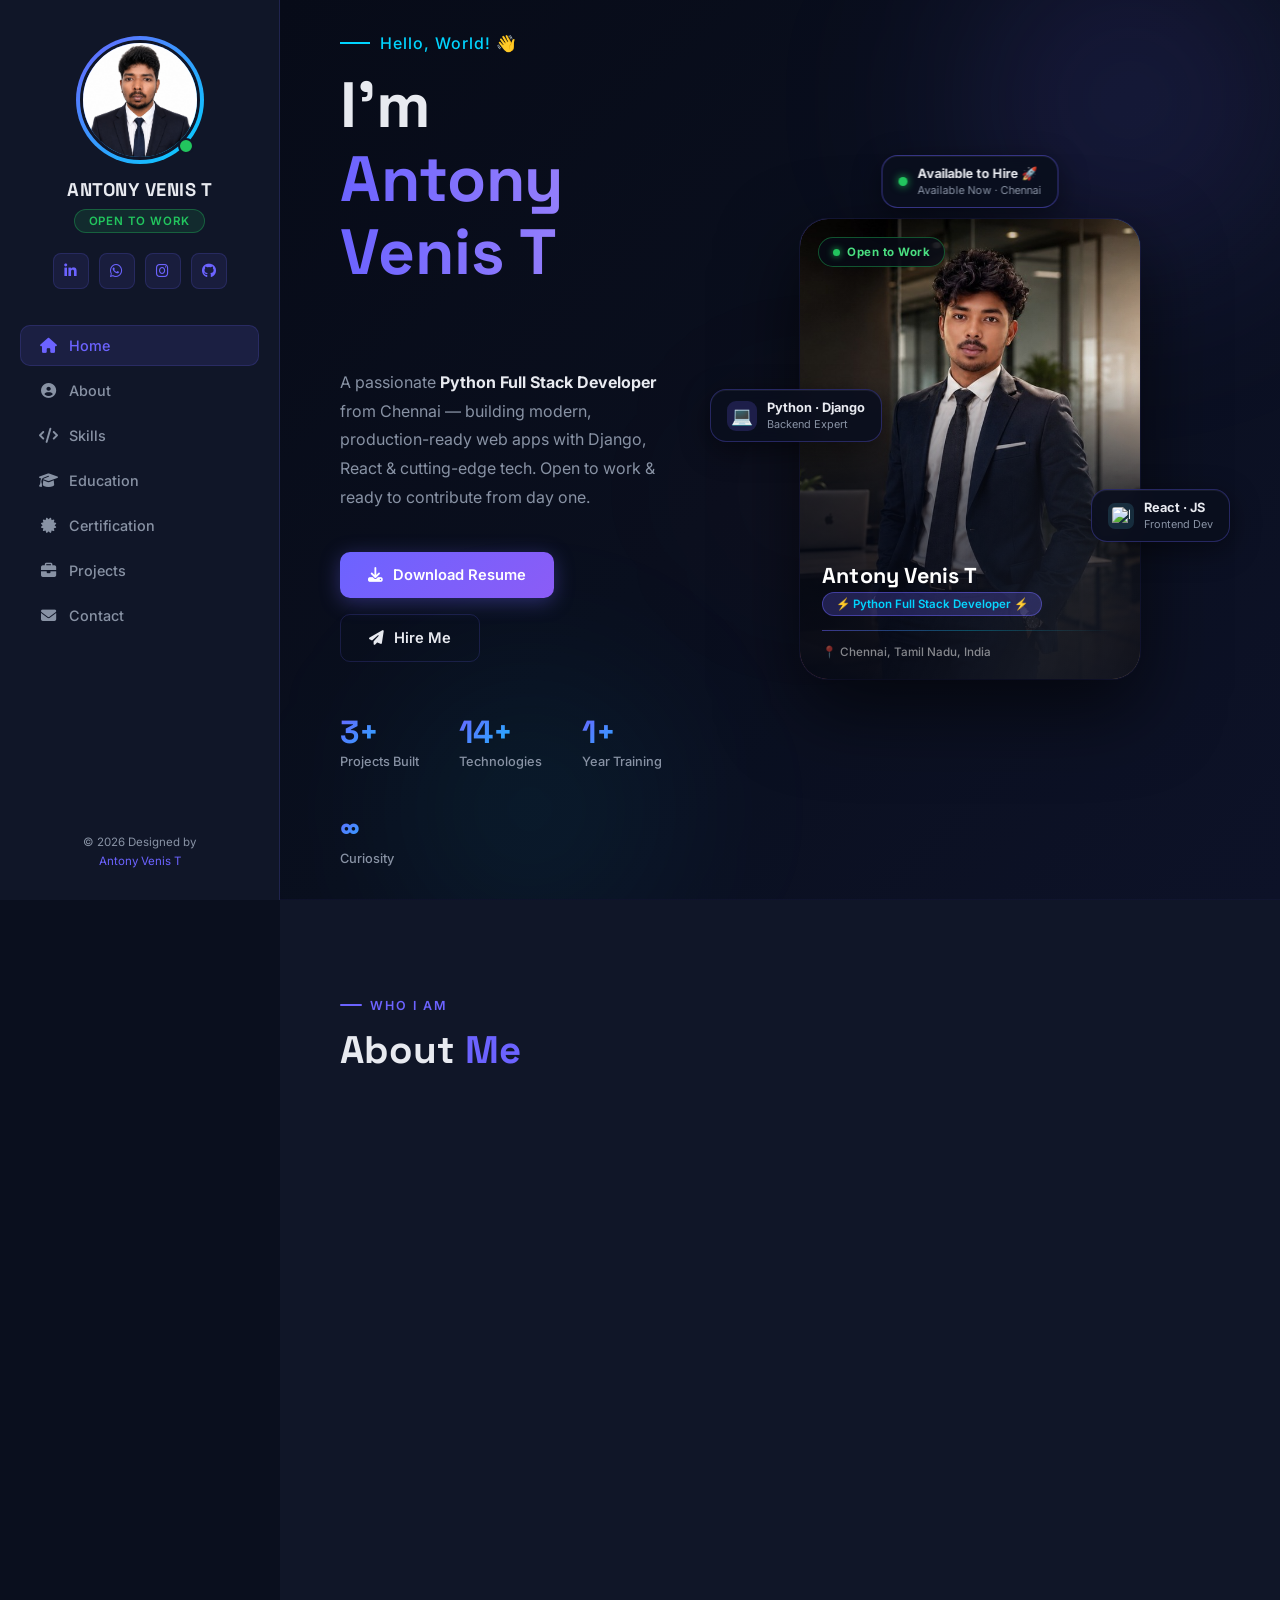
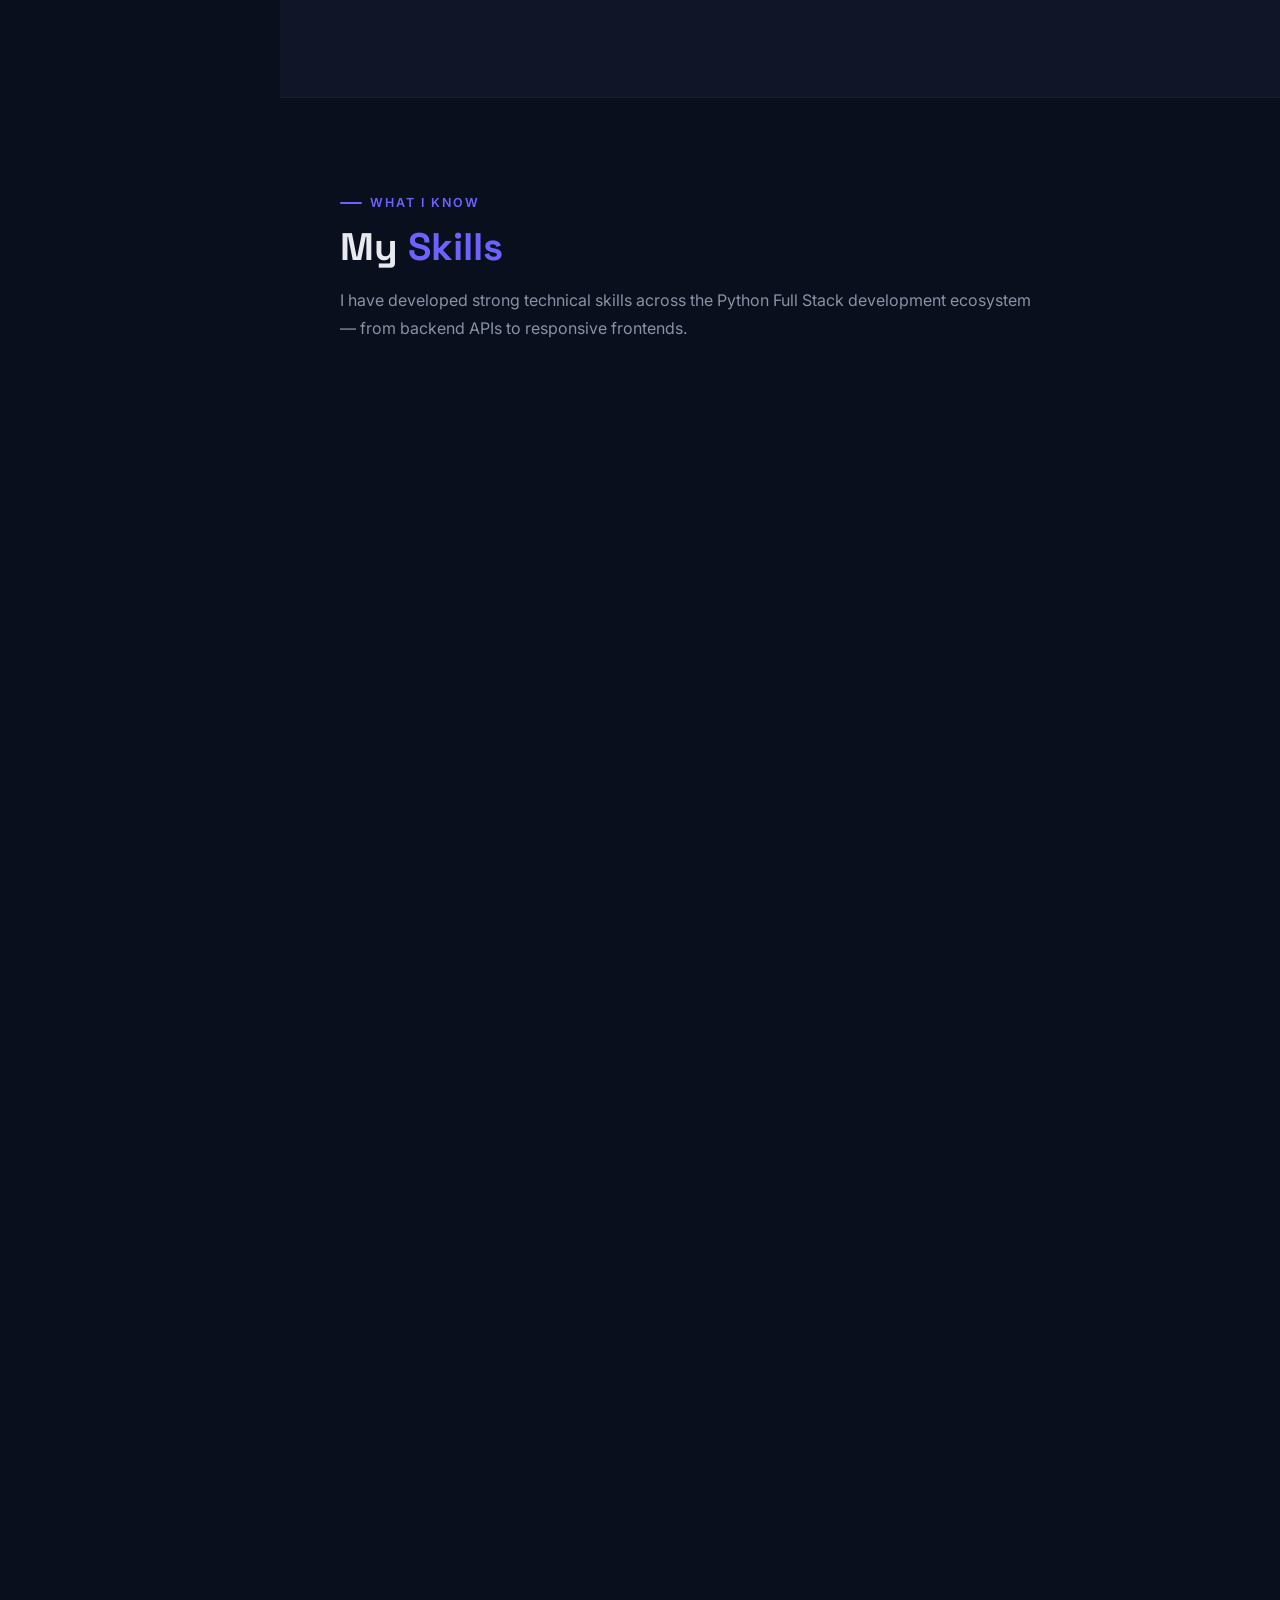
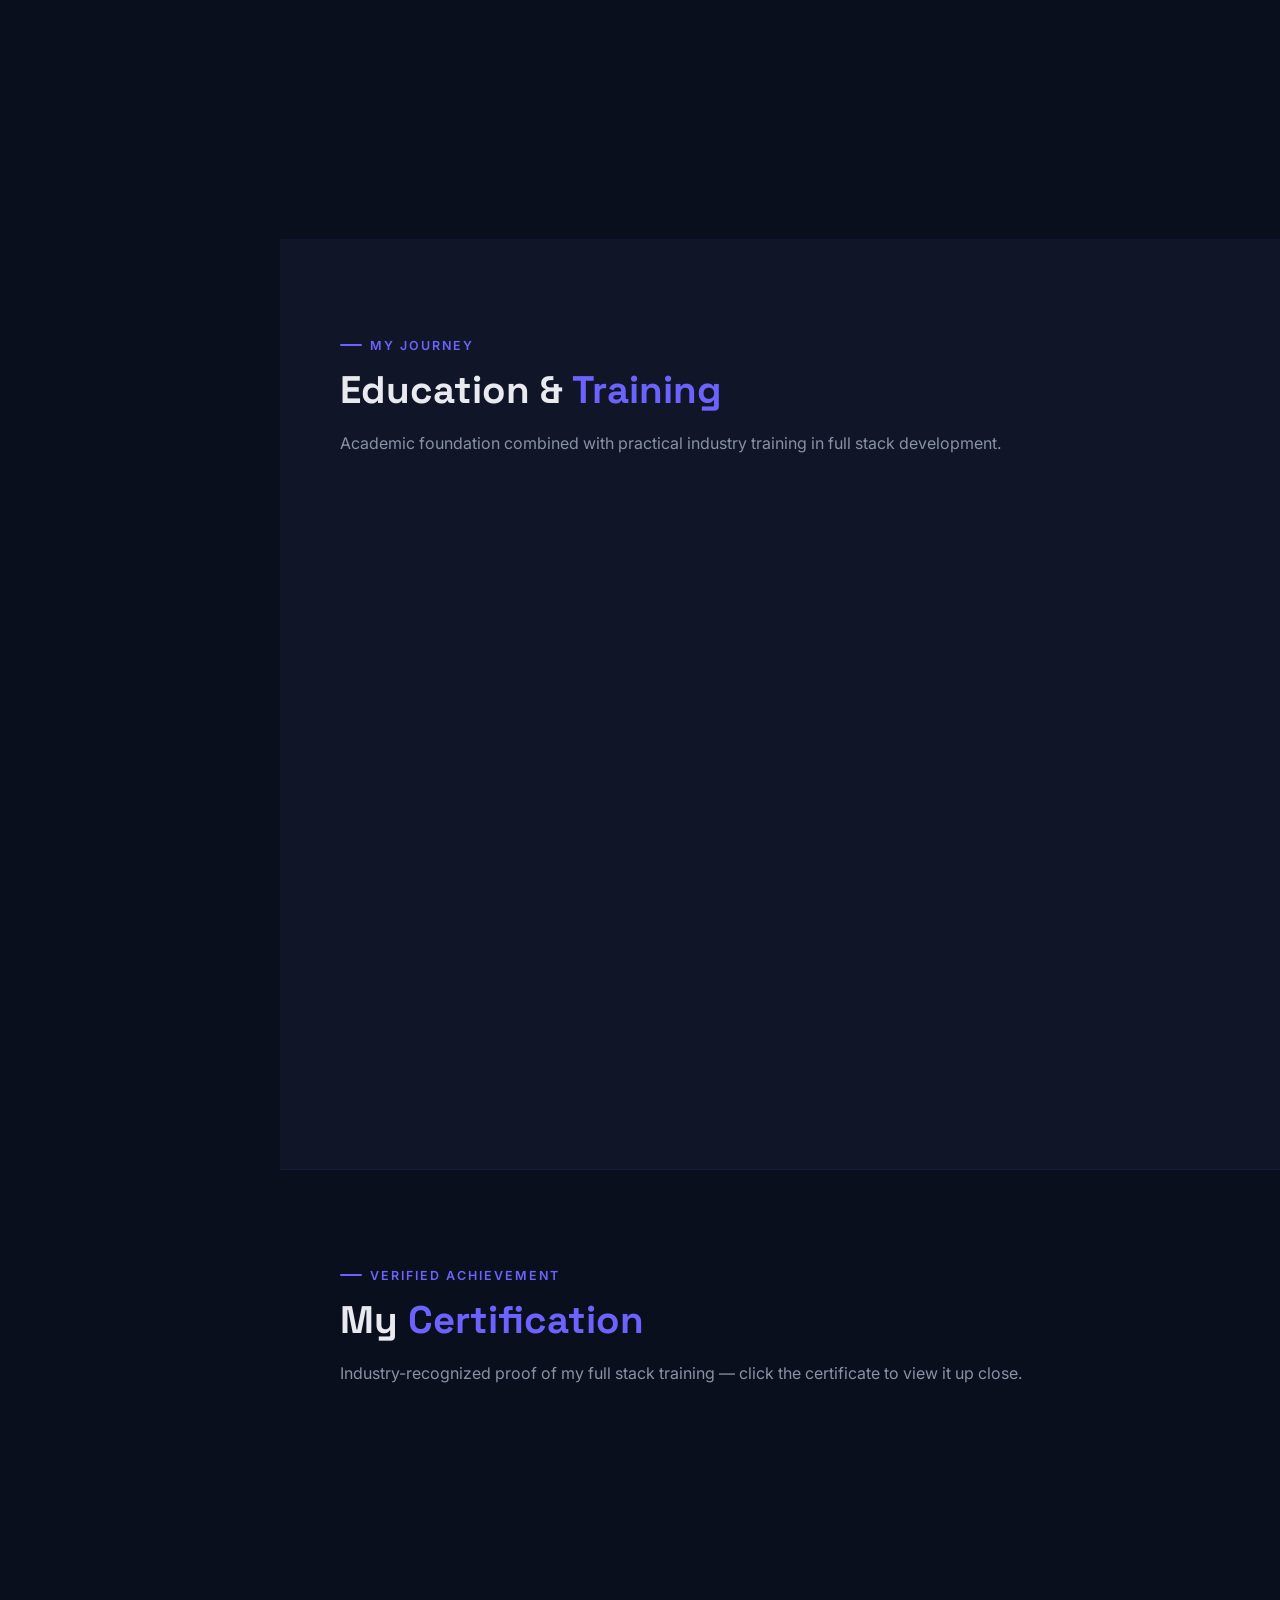
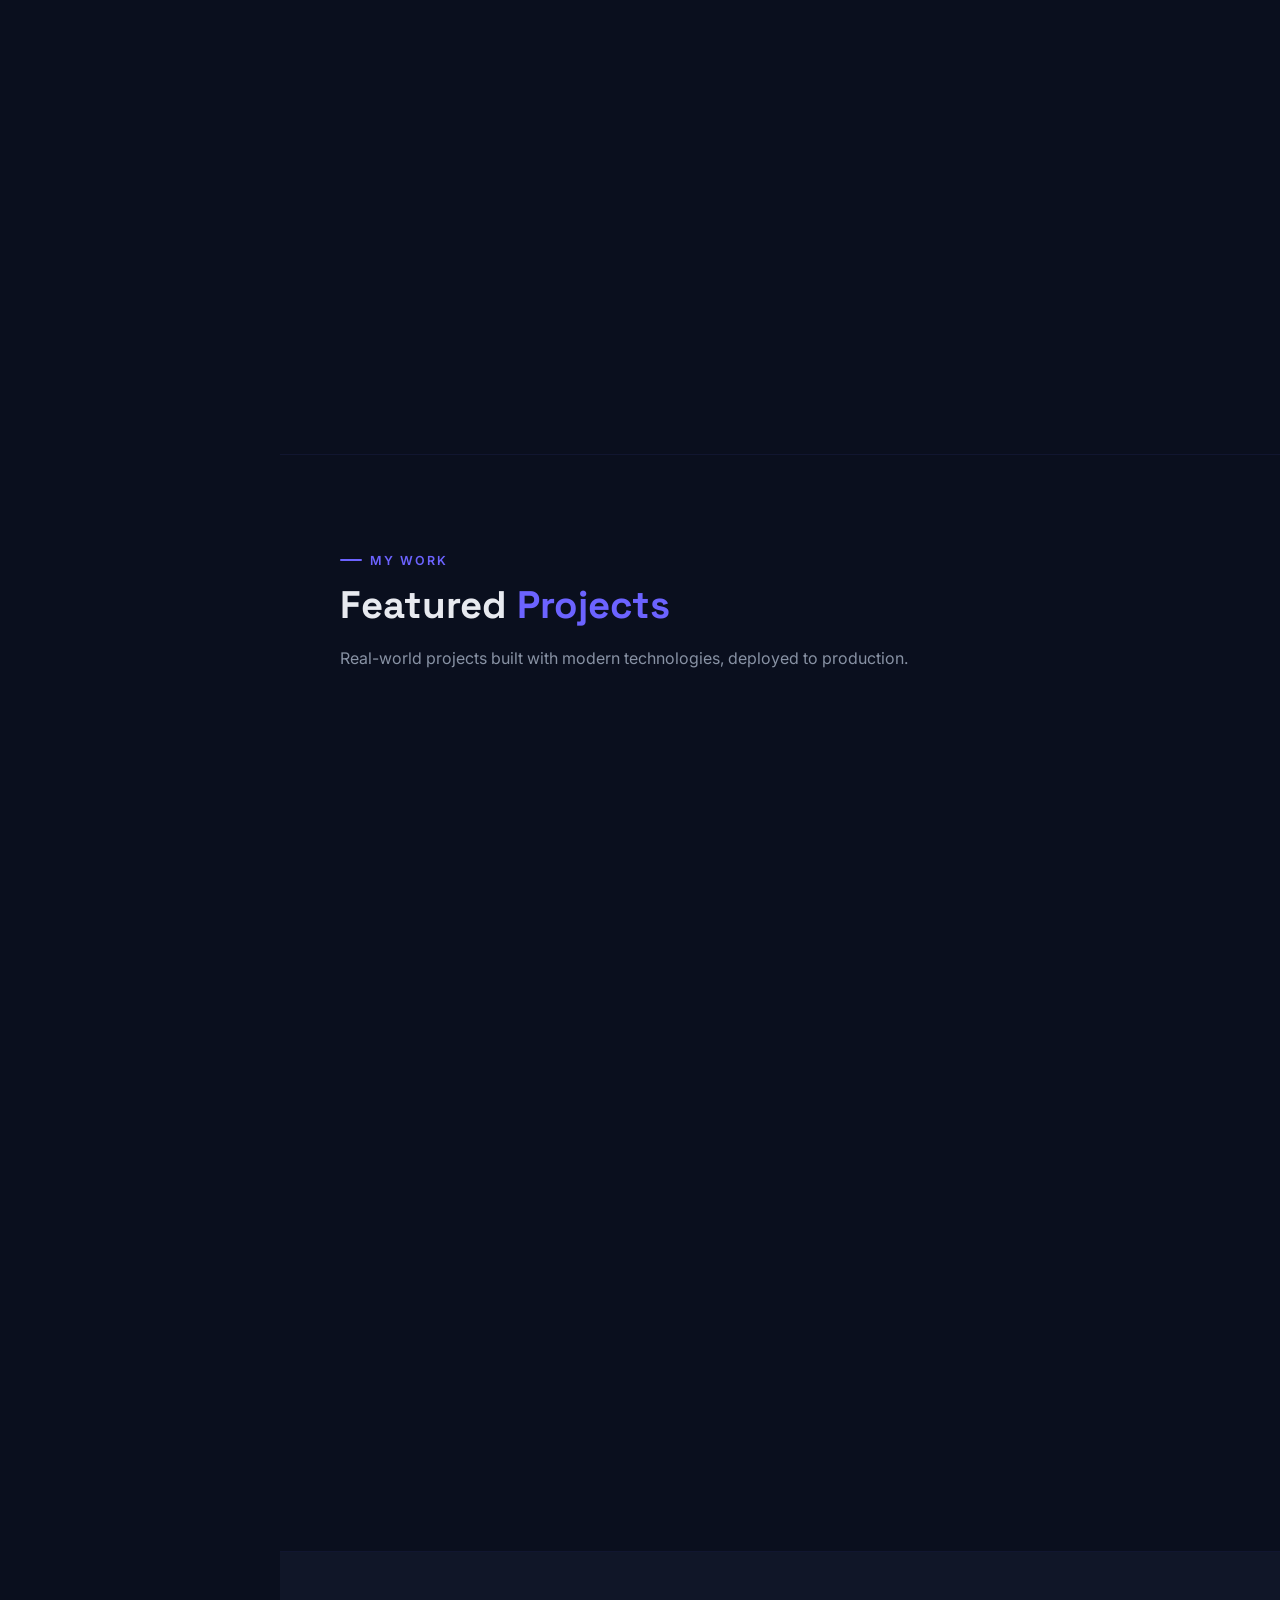
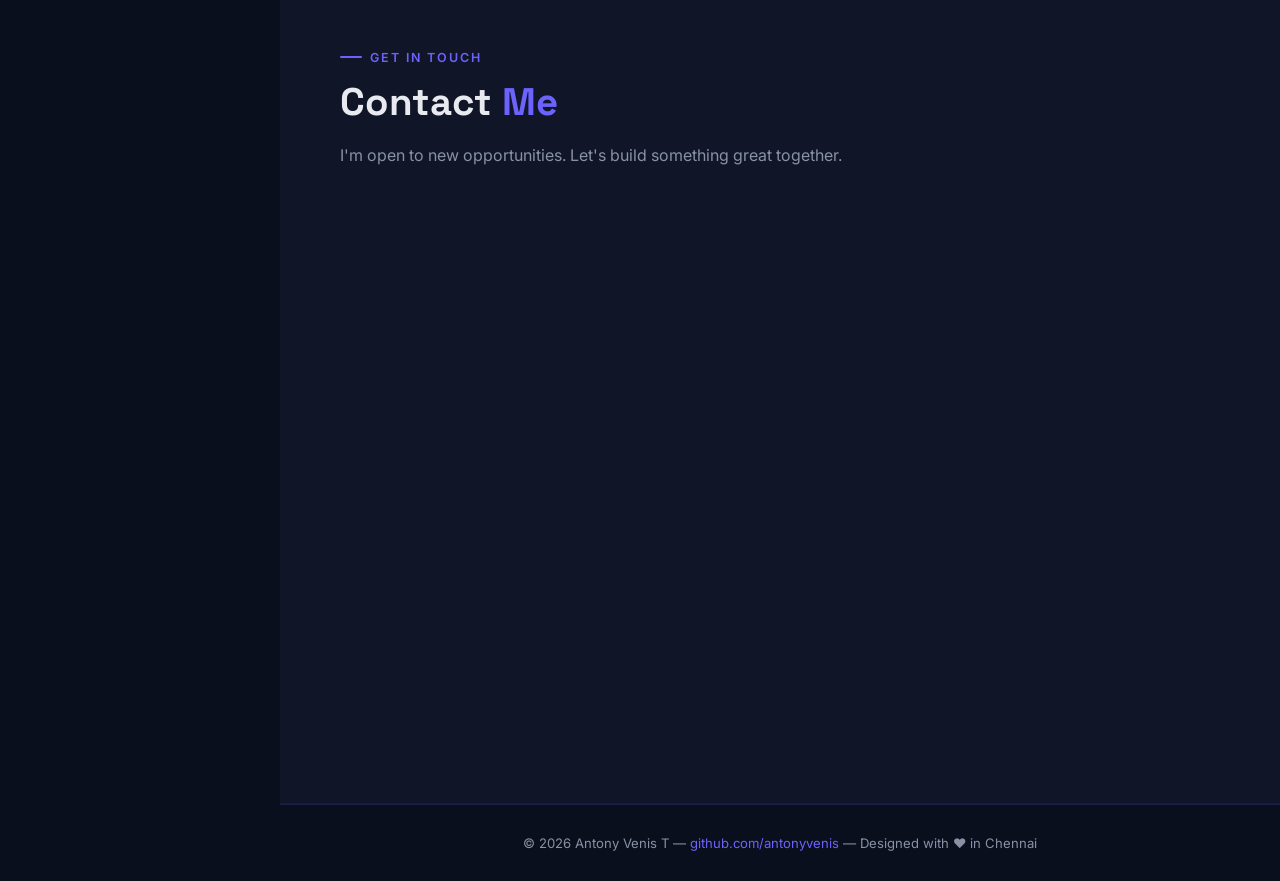
==== commit 3fdf165e: "New Update for Added Python Certificate Section" ====
--- a/index.html
+++ b/index.html
@@ -1651,7 +1651,7 @@
 <!-- ===== SIDEBAR ===== -->
 <aside id="sidebar">
     <div class="profile-img-wrap">
-        <img src="./images/antonyprofile2.png" loading="lazy" alt="Antony Venis T">
+        <img src="./images/antonyprofile.png" loading="lazy" alt="Antony Venis T">
         <span class="status-dot" title="Open to Work"></span>
     </div>
 
@@ -2372,7 +2372,7 @@
                         </p>
 
                         <div class="cert-actions">
-                            <a href="./images/certificate-python-fullstack.jpg" download class="btn-primary">
+                            <a href="my portfolio\antony_venis_portfolio\images\certificate-python-fullstack.jpeg" download class="btn-primary">
                                 <i class="fa-solid fa-download"></i> Download Certificate
                             </a>
                             <a href="#" onclick="openCertLightbox(); return false;" class="btn-outline">
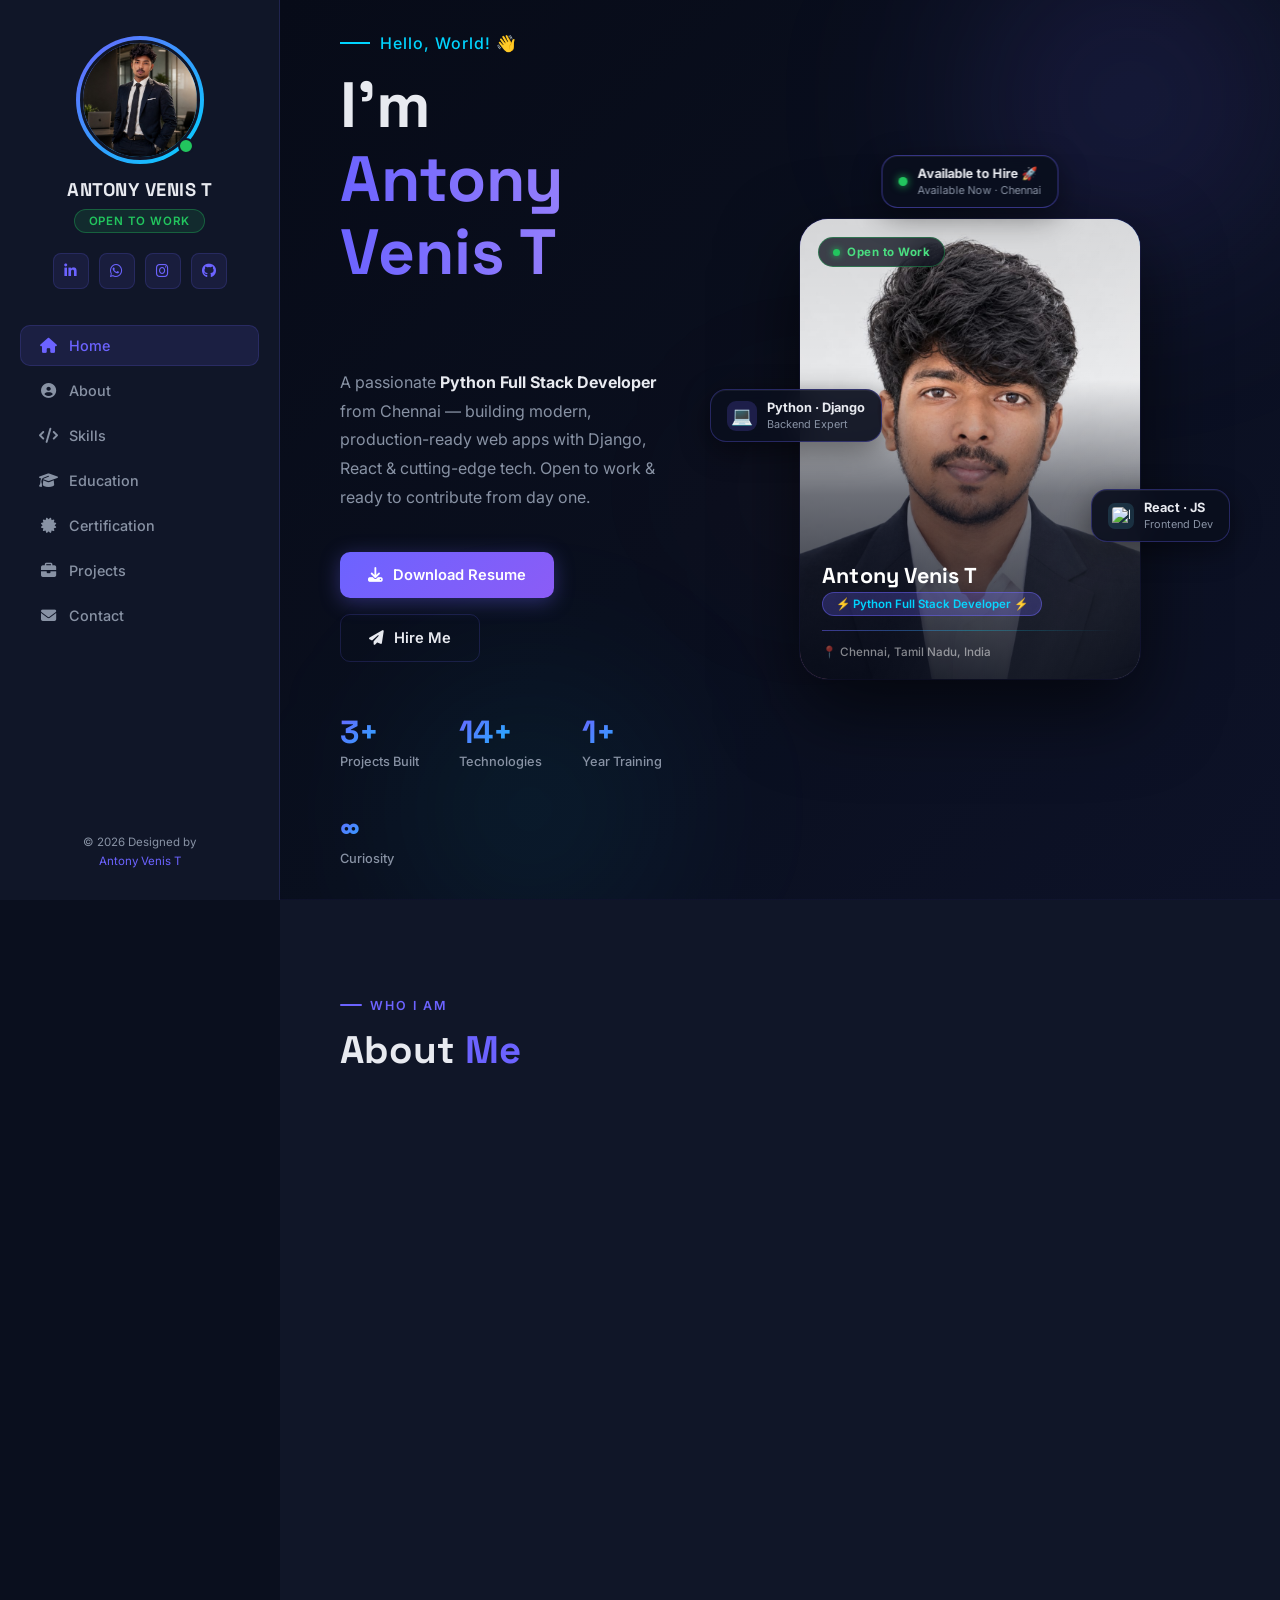
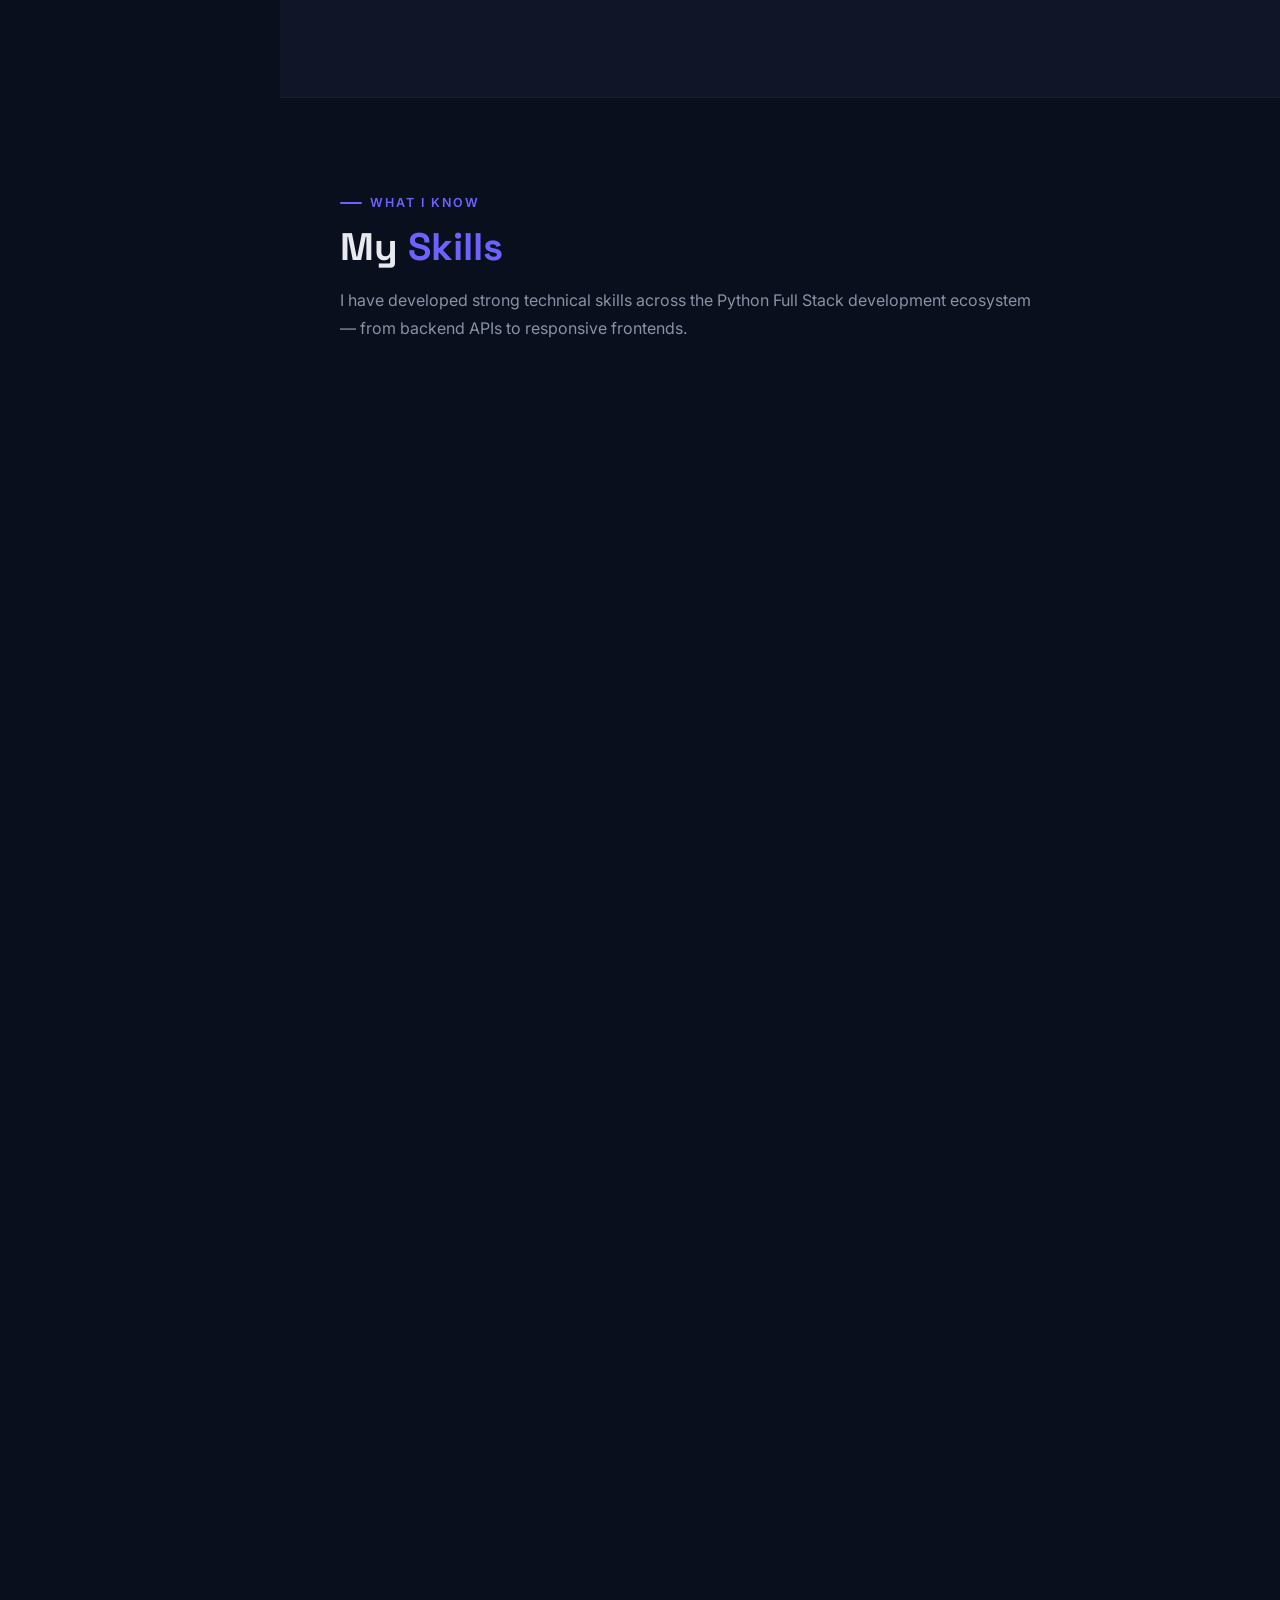
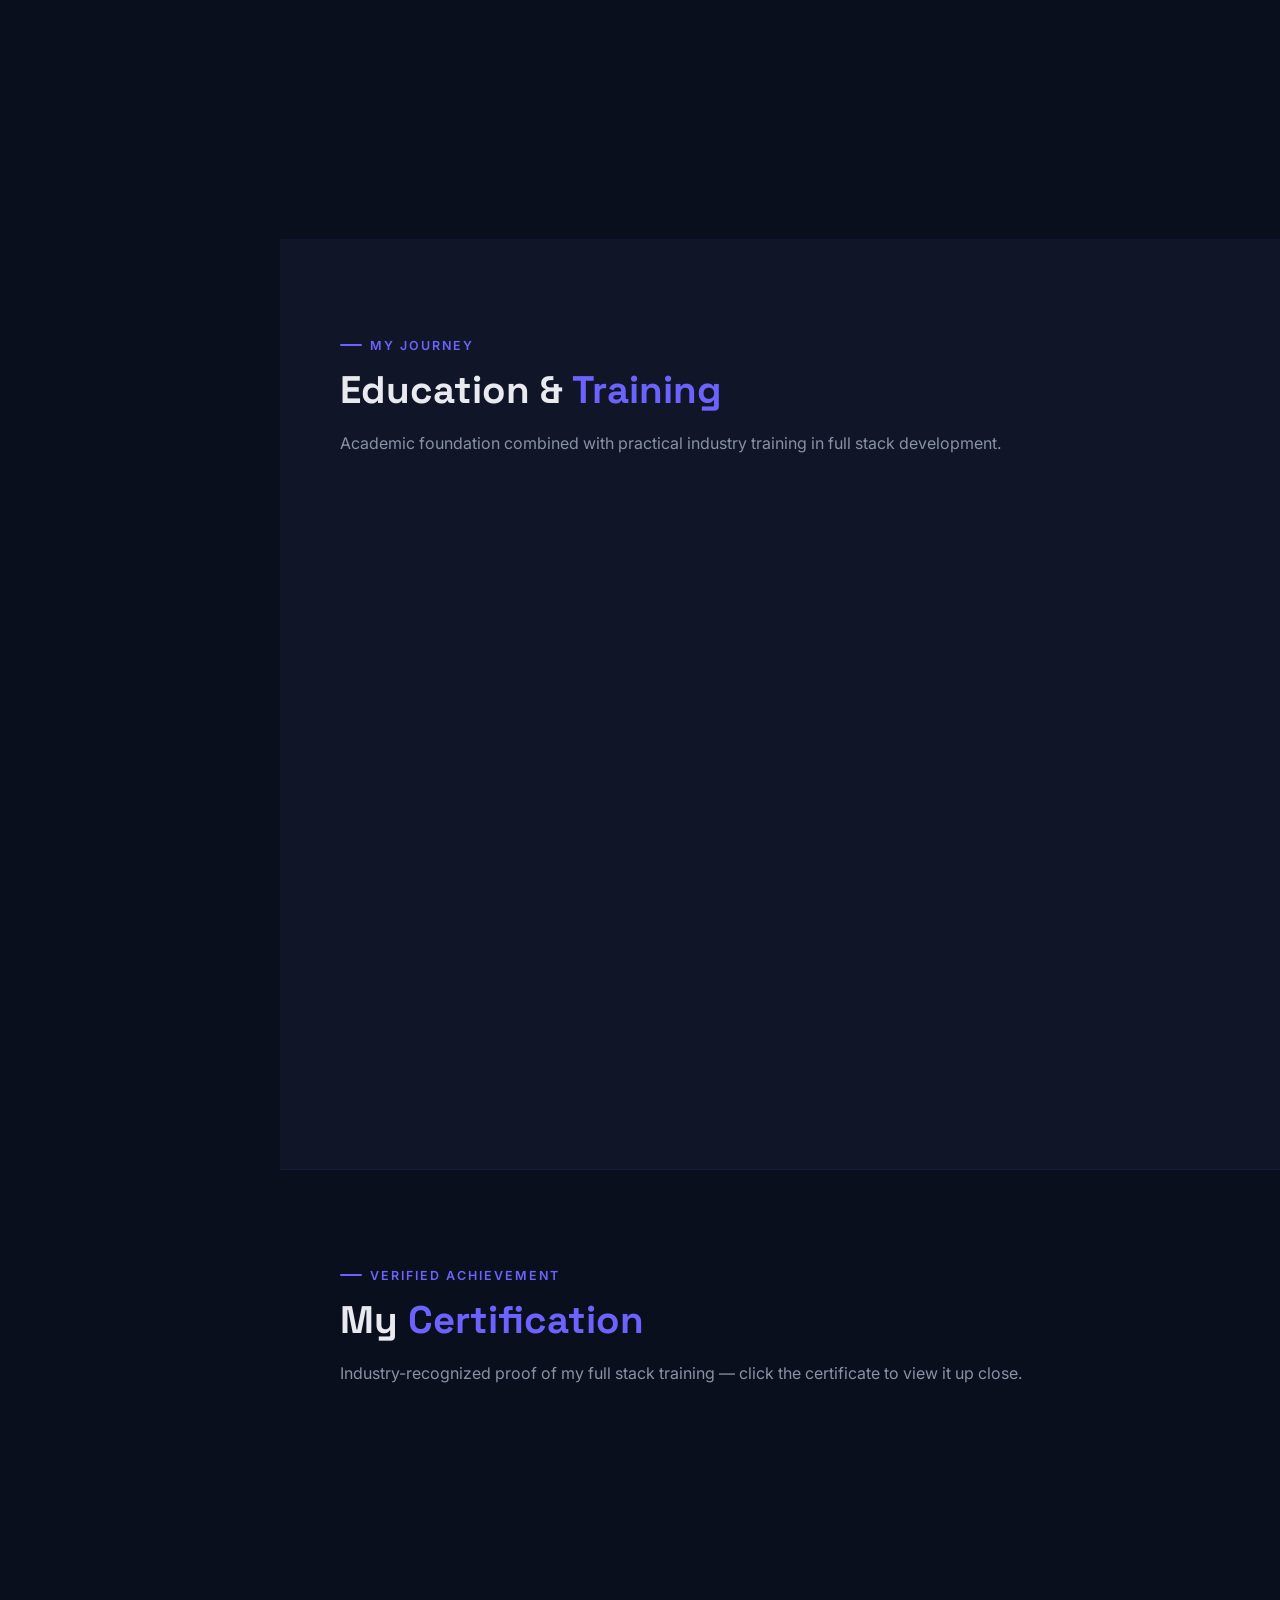
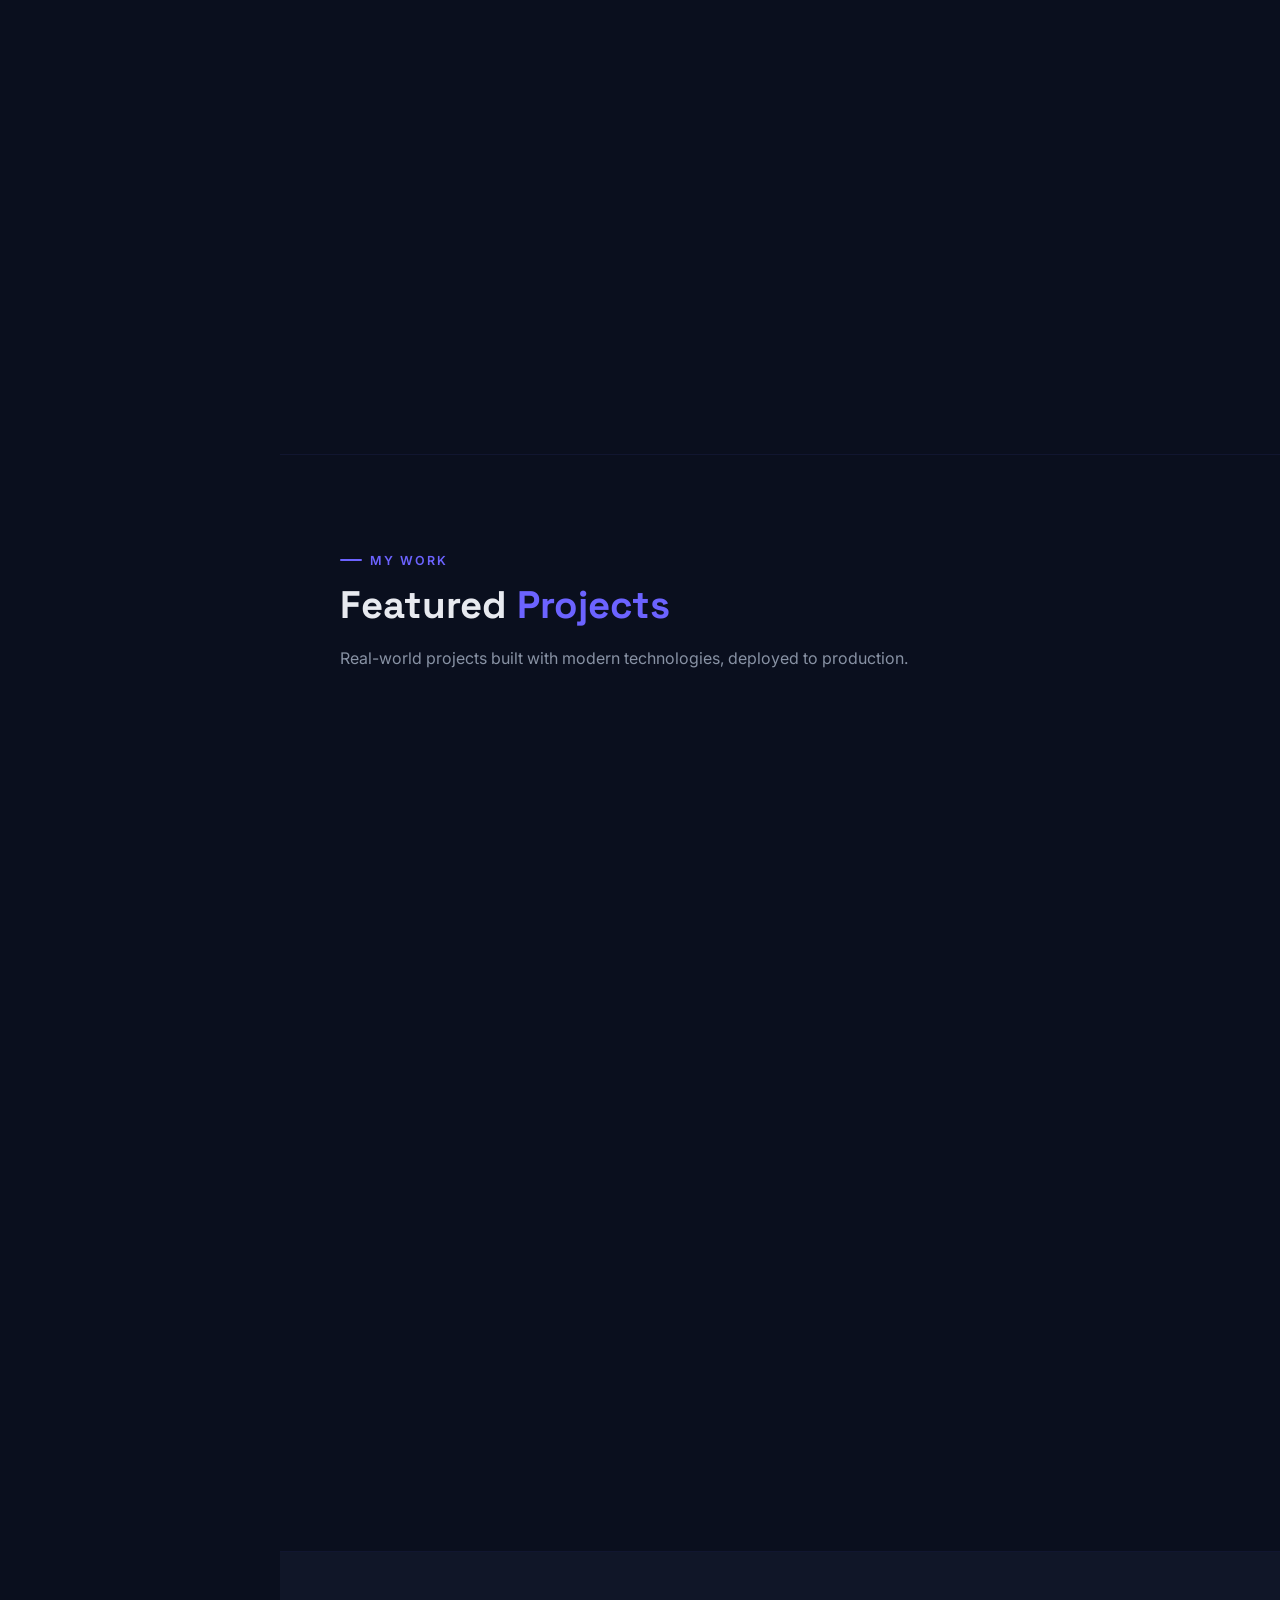
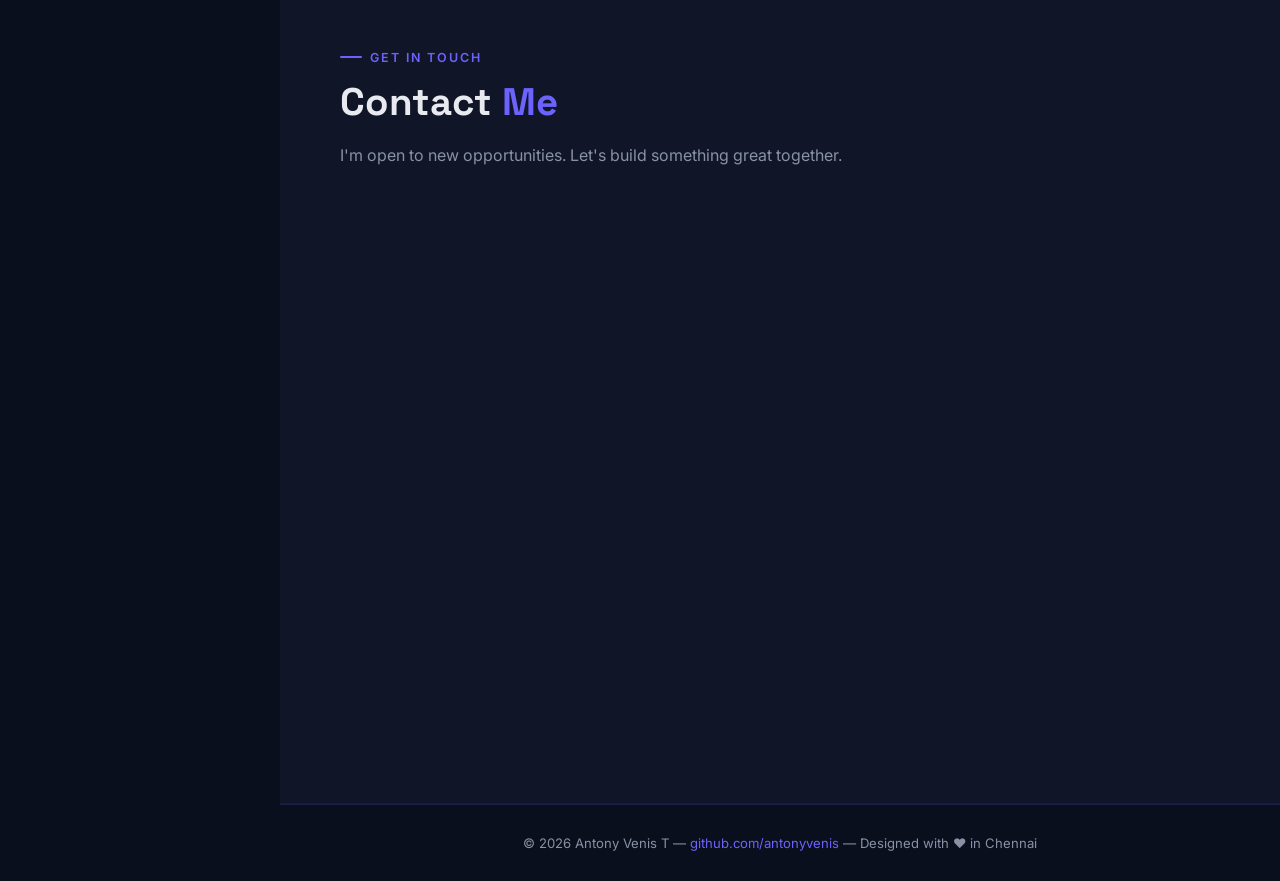
==== commit ec520beb: "New Image Change for Home & About" ====
--- a/index.html
+++ b/index.html
@@ -1651,7 +1651,7 @@
 <!-- ===== SIDEBAR ===== -->
 <aside id="sidebar">
     <div class="profile-img-wrap">
-        <img src="./images/antonyprofile.png" loading="lazy" alt="Antony Venis T">
+        <img src="./images/antony_venis_profile_img.png" loading="lazy" alt="Antony Venis T">
         <span class="status-dot" title="Open to Work"></span>
     </div>
 
@@ -1774,7 +1774,7 @@
 
                     <!-- Full bleed photo -->
                     <div class="card-photo-full">
-                        <img src="./images/antonyhomeimg2.png" loading="lazy" alt="Antony Venis T">
+                        <img src="./images/antony_venis_home_img.png" loading="lazy" alt="Antony Venis T">
                     </div>
 
                     <!-- Dark gradient overlay -->
@@ -1813,7 +1813,7 @@
 
         <div class="about-grid reveal">
             <div class="about-img-wrap">
-                <img src="./images/antony.about.img2.png" loading="lazy" alt="Antony Venis T">
+                <img src="./images/antony_venis_about_img.png" loading="lazy" alt="Antony Venis T">
                 <div class="about-exp-badge">
                     <div class="num">2025</div>
                     <div class="lbl">Graduate</div>
@@ -2336,7 +2336,7 @@
                     <div class="cert-ribbon"><i class="fa-solid fa-award"></i></div>
 
                     <div class="cert-image-wrap" onclick="openCertLightbox()">
-                        <img src="my portfolio\antony_venis_portfolio\images\certificate-python-fullstack.jpeg" loading="lazy" alt="Python Full Stack Development Certificate - Code Pilot">
+                        <img src="./images/certificate_python_fullstack.png" loading="lazy" alt="Python Full Stack Development Certificate - Code Pilot">
                         <div class="cert-image-overlay">
                             <i class="fa-solid fa-magnifying-glass-plus"></i>
                             <span>Click to view full certificate</span>
@@ -2372,10 +2372,10 @@
                         </p>
 
                         <div class="cert-actions">
-                            <a href="my portfolio\antony_venis_portfolio\images\certificate-python-fullstack.jpeg" download class="btn-primary">
+                            <a href="./images/certificate_python_fullstack.png" download class="btn-primary">
                                 <i class="fa-solid fa-download"></i> Download Certificate
                             </a>
-                            <a href="#" onclick="openCertLightbox(); return false;" class="btn-outline">
+                            <a href="./images/certificate_python_fullstack.png" onclick="openCertLightbox(); return false;" class="btn-outline">
                                 <i class="fa-solid fa-eye"></i> Preview
                             </a>
                         </div>
@@ -2537,7 +2537,7 @@
 <!-- Certificate lightbox (full-screen preview) -->
 <div id="certLightbox" class="cert-lightbox" onclick="closeCertLightbox()">
     <span class="cert-lightbox-close">&times;</span>
-    <img src="./images/certificate-python-fullstack.jpg" alt="Python Full Stack Development Certificate - Code Pilot">
+    <img src="./images/certificate_python_fullstack.png" alt="Python Full Stack Development Certificate - Code Pilot">
 </div>
 
 <!-- Typed.js -->
